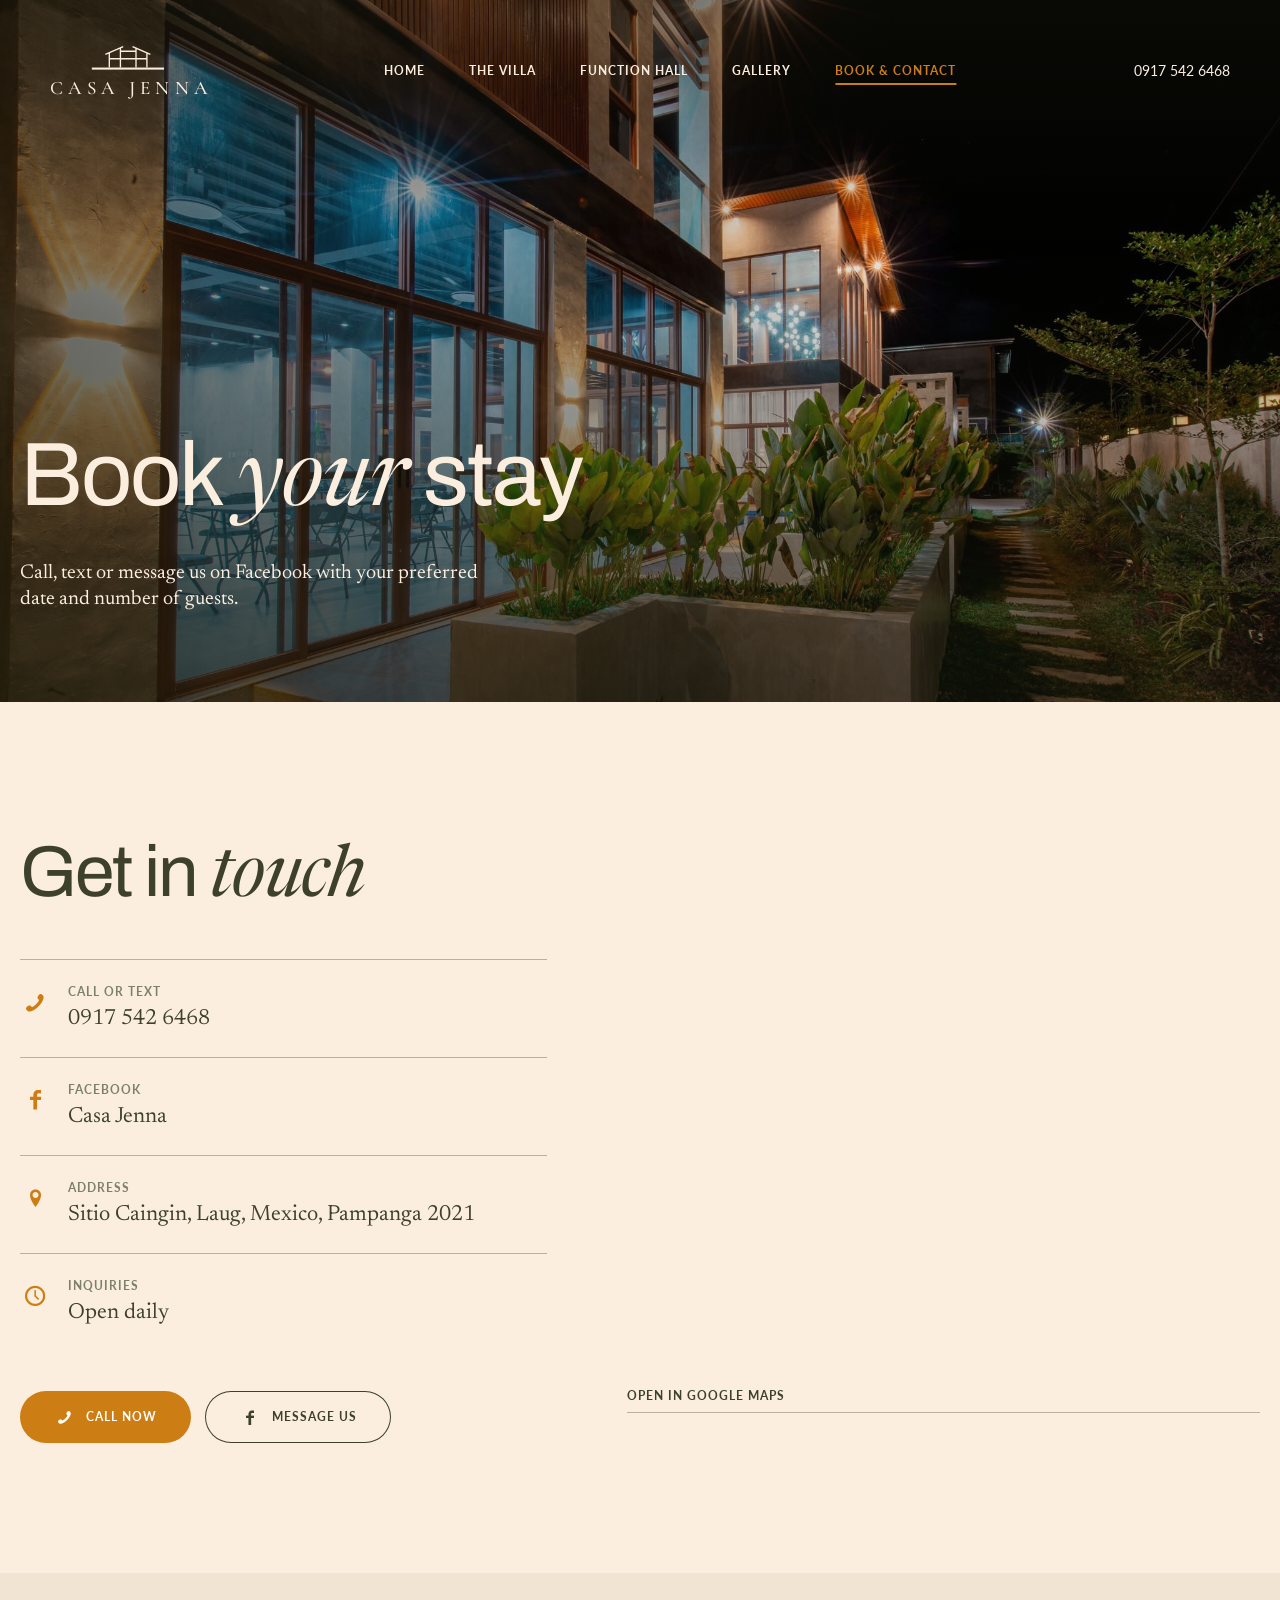
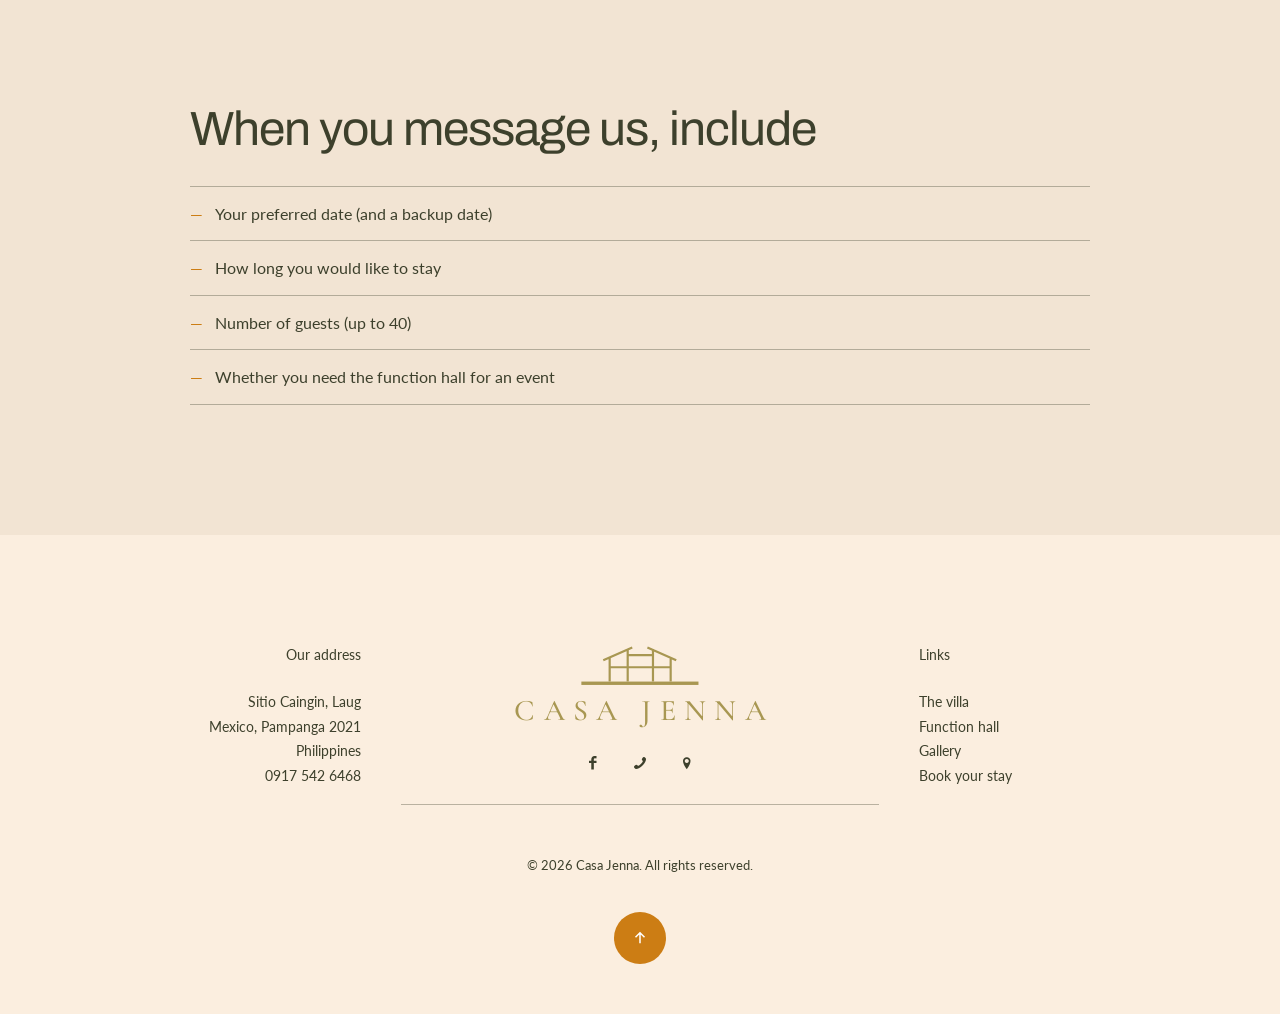
==== contact.html @ ee865ce4 "Pin Casa Jenna's Google Maps listing on the contact page - Map embed now centers on the Casa Jenna l" ====
<!DOCTYPE html>
<html lang="en" class="no-js">

<head>
    <meta charset="utf-8">
    <title>Book & Contact — Casa Jenna Private Resort</title>
    <meta name="description" content="Book Casa Jenna: call or text 0917 542 6468. Sitio Caingin, Laug, Mexico, Pampanga.">
    <meta name="viewport" content="width=device-width, initial-scale=1">

    <link rel="icon" href="favicon.ico" sizes="16x16 32x32 48x48">
    <link rel="icon" href="favicon.svg" type="image/svg+xml">
    <link rel="apple-touch-icon" href="apple-touch-icon.png">
    <link rel="manifest" href="site.webmanifest">
    <meta name="theme-color" content="#3d402c">

    <!-- FONTS -->
    <link rel="preconnect" href="https://fonts.googleapis.com">
    <link rel="preconnect" href="https://fonts.gstatic.com" crossorigin>
    <link rel="stylesheet" href="https://fonts.googleapis.com/css2?family=Archivo:wght@400;500&family=Lato:wght@400;700&family=Newsreader:ital,opsz,wght@0,6..72,400;0,6..72,600;1,6..72,400&family=Cormorant+Garamond:wght@500;600&family=Mrs+Saint+Delafield&display=swap">

    <!-- CSS: BeTheme base (from hotel5) + Casa Jenna skin + hotel6-style layer -->
    <link rel="stylesheet" href="css/global.css">
    <link rel="stylesheet" href="css/structure.css">
    <link rel="stylesheet" href="css/casa-jenna.css">
    <link rel="stylesheet" href="css/custom.css">
</head>

<body class="page-contact page template-slider layout-full-width no-content-padding no-shadows header-transparent header-fw minimalist-header-no sticky-header ab-hide menu-link-color menuo-no-borders mobile-tb-hide mobile-side-slide mobile-mini-mr-ll tablet-sticky mobile-sticky tr-header tr-menu">
    <div id="Wrapper">
        <div id="Header_wrapper">
            <header id="Header">
                <div id="Top_bar">
                    <div class="container">
                        <div class="column one">
                            <div class="top_bar_left clearfix">
                                <div class="logo">
                                    <a id="logo" class="cj-logo" href="index.html" title="Casa Jenna">
                                        <svg class="cj-mark" viewBox="612 700 712 245" fill="none" stroke="currentColor" stroke-width="13" aria-hidden="true"><path d="M750 790L922 715M1012 715L1183 790M788 778V917M895 724V917M1045 724V917M1150 778V917M895 760H1045M788 832H1150"/><rect x="620" y="917" width="695" height="20" fill="currentColor" stroke="none"/></svg>
                                        <span class="cj-logo__name">Casa Jenna</span>
                                    </a>
                                </div>
                                <div class="menu_wrapper">
                                    <nav id="menu">
                                        <ul id="menu-main-menu" class="menu menu-main">
                                            <li class=""><a href="index.html"><span>Home</span></a></li>
                                            <li class=""><a href="villa.html"><span>The villa</span></a></li>
                                            <li class=""><a href="function-hall.html"><span>Function hall</span></a></li>
                                            <li class=""><a href="gallery.html"><span>Gallery</span></a></li>
                                            <li class="current-menu-item page_item current_page_item"><a href="contact.html"><span>Book &amp; contact</span></a></li>
                                        </ul>
                                    </nav><a class="responsive-menu-toggle" href="#" aria-label="Open menu"><i class="icon-menu-fine"></i></a>
                                </div>
                                <a class="cj-header-phone" href="tel:+639175426468">0917 542 6468</a>
                            </div>
                            <div class="top_bar_right"><div class="top_bar_right_wrapper"></div></div>
                        </div>
                    </div>
                </div>
                <section class="cj-hero cj-hero--short" style="background-image:url('images/casa-jenna/garden.jpg')">
                    <div class="cj-hero__inner">
                        <div class="cj-hero__text">
                            <h1>Book <span class="cj-i">your</span> stay</h1>
                            <h6>Call, text or message us on Facebook with your preferred date and number of guests.</h6>
                        </div>
                    </div>
                </section>
            </header>
        </div>

        <div id="Content">
            <div class="content_wrapper clearfix">
                <div class="sections_group">
                    <div class="entry-content">

                        <div class="section mcb-section cj-section">
                            <div class="cj-wrap cj-contact">
                                <div class="cj-reveal">
                                    <h2 style="margin-bottom:40px">Get in <span class="cj-i">touch</span></h2>
                                    <div class="cj-contact__item">
                                        <i class="icon-phone"></i>
                                        <div><span class="cj-contact__label">Call or text</span><a class="cj-contact__value" href="tel:+639175426468">0917 542 6468</a></div>
                                    </div>
                                    <div class="cj-contact__item">
                                        <i class="icon-facebook"></i>
                                        <div><span class="cj-contact__label">Facebook</span><a class="cj-contact__value" href="https://www.facebook.com/profile.php?id=61583969881417" target="_blank" rel="noopener">Casa Jenna</a></div>
                                    </div>
                                    <div class="cj-contact__item">
                                        <i class="icon-location"></i>
                                        <div><span class="cj-contact__label">Address</span><span class="cj-contact__value">Sitio Caingin, Laug, Mexico, Pampanga 2021</span></div>
                                    </div>
                                    <div class="cj-contact__item">
                                        <i class="icon-clock"></i>
                                        <div><span class="cj-contact__label">Inquiries</span><span class="cj-contact__value">Open daily</span></div>
                                    </div>
                                    <div class="cj-btns" style="margin-top:40px">
                                        <a class="cj-btn" href="tel:+639175426468"><i class="icon-phone"></i> Call now</a>
                                        <a class="cj-btn cj-btn--ghost" href="https://www.facebook.com/profile.php?id=61583969881417" target="_blank" rel="noopener"><i class="icon-facebook"></i> Message us</a>
                                    </div>
                                </div>
                                <div class="cj-reveal">
                                    <iframe class="cj-map" title="Map to Casa Jenna" referrerpolicy="no-referrer-when-downgrade"
                                        src="https://maps.google.com/maps?q=Casa%20Jenna%2C%20Mexico%2C%20Pampanga&amp;ll=15.0471827%2C120.767952&amp;z=16&amp;output=embed"></iframe>
                                    <a class="cj-line-link" style="margin-top:20px" href="https://maps.app.goo.gl/NkSsiBD7RwmSyhVX7" target="_blank" rel="noopener">Open in Google Maps</a>
                                </div>
                            </div>
                        </div>

                        <!-- BEFORE YOU BOOK -->
                        <div class="section mcb-section cj-section cj-section--alt">
                            <div class="cj-wrap" style="max-width:900px">
                                <h4 class="cj-reveal" style="margin-bottom:30px">When you message us, include</h4>
                                <ul class="cj-list cj-reveal">
                                    <li>Your preferred date (and a backup date)</li>
                                    <li>How long you would like to stay</li>
                                    <li>Number of guests (up to 40)</li>
                                    <li>Whether you need the function hall for an event</li>
                                </ul>
                            </div>
                        </div>

                    </div>
                </div>
            </div>
        </div>

        <footer id="Footer" class="clearfix cj-footer">
            <div class="cj-wrap">
                <div class="cj-footer__grid">
                    <div class="cj-footer__col cj-footer__col--left">
                        <h6>Our address</h6>
                        <p>Sitio Caingin, Laug<br>Mexico, Pampanga 2021<br>Philippines<br><a href="tel:+639175426468">0917 542 6468</a></p>
                    </div>
                    <div class="cj-footer__brand">
                        <a class="cj-logo" href="index.html" title="Casa Jenna">
                            <svg class="cj-mark" viewBox="612 700 712 245" fill="none" stroke="currentColor" stroke-width="13" aria-hidden="true"><path d="M750 790L922 715M1012 715L1183 790M788 778V917M895 724V917M1045 724V917M1150 778V917M895 760H1045M788 832H1150"/><rect x="620" y="917" width="695" height="20" fill="currentColor" stroke="none"/></svg>
                            <span class="cj-logo__name">Casa Jenna</span>
                        </a>
                        <div class="cj-footer__social">
                            <a href="https://www.facebook.com/profile.php?id=61583969881417" target="_blank" rel="noopener" aria-label="Casa Jenna on Facebook"><i class="icon-facebook"></i></a>
                            <a href="tel:+639175426468" aria-label="Call Casa Jenna"><i class="icon-phone"></i></a>
                            <a href="https://maps.app.goo.gl/NkSsiBD7RwmSyhVX7" target="_blank" rel="noopener" aria-label="Open in Google Maps"><i class="icon-location"></i></a>
                        </div>
                    </div>
                    <div class="cj-footer__col">
                        <h6>Links</h6>
                        <p><a href="villa.html">The villa</a><br><a href="function-hall.html">Function hall</a><br><a href="gallery.html">Gallery</a><br><a href="contact.html">Book your stay</a></p>
                    </div>
                </div>
                <div class="cj-footer__copy">&copy; 2026 Casa Jenna. All rights reserved.</div>
                <a href="#Wrapper" class="cj-to-top" aria-label="Back to top"><svg viewBox="0 0 24 24"><path d="M12 19V5M6 11l6-6 6 6"/></svg></a>
            </div>
        </footer>
    </div>

    <!-- BeTheme mobile side menu (filled by scripts.js) -->
    <div id="Side_slide" class="right dark" data-width="250">
        <div class="close-wrapper">
            <a href="#" class="close"><i class="icon-cancel-fine"></i></a>
        </div>
        <div class="extras">
            <a class="cj-side-phone" href="tel:+639175426468">0917 542 6468</a>
            <div class="extras-wrapper"></div>
        </div>
        <div class="menu_wrapper"></div>
    </div>
    <div id="body_overlay"></div>

    <!-- JS: BeTheme (from hotel5) -->
    <script src="js/jquery-2.1.4.min.js"></script>
    <script src="js/mfn.menu.js"></script>
    <script src="js/jquery.plugins.js"></script>
    <script src="js/jquery.jplayer.min.js"></script>
    <script src="js/animations/animations.js"></script>
    <script src="js/translate3d.js"></script>
    <script src="js/scripts.js"></script>
    <script src="js/casa-jenna.js"></script>
</body>

</html>
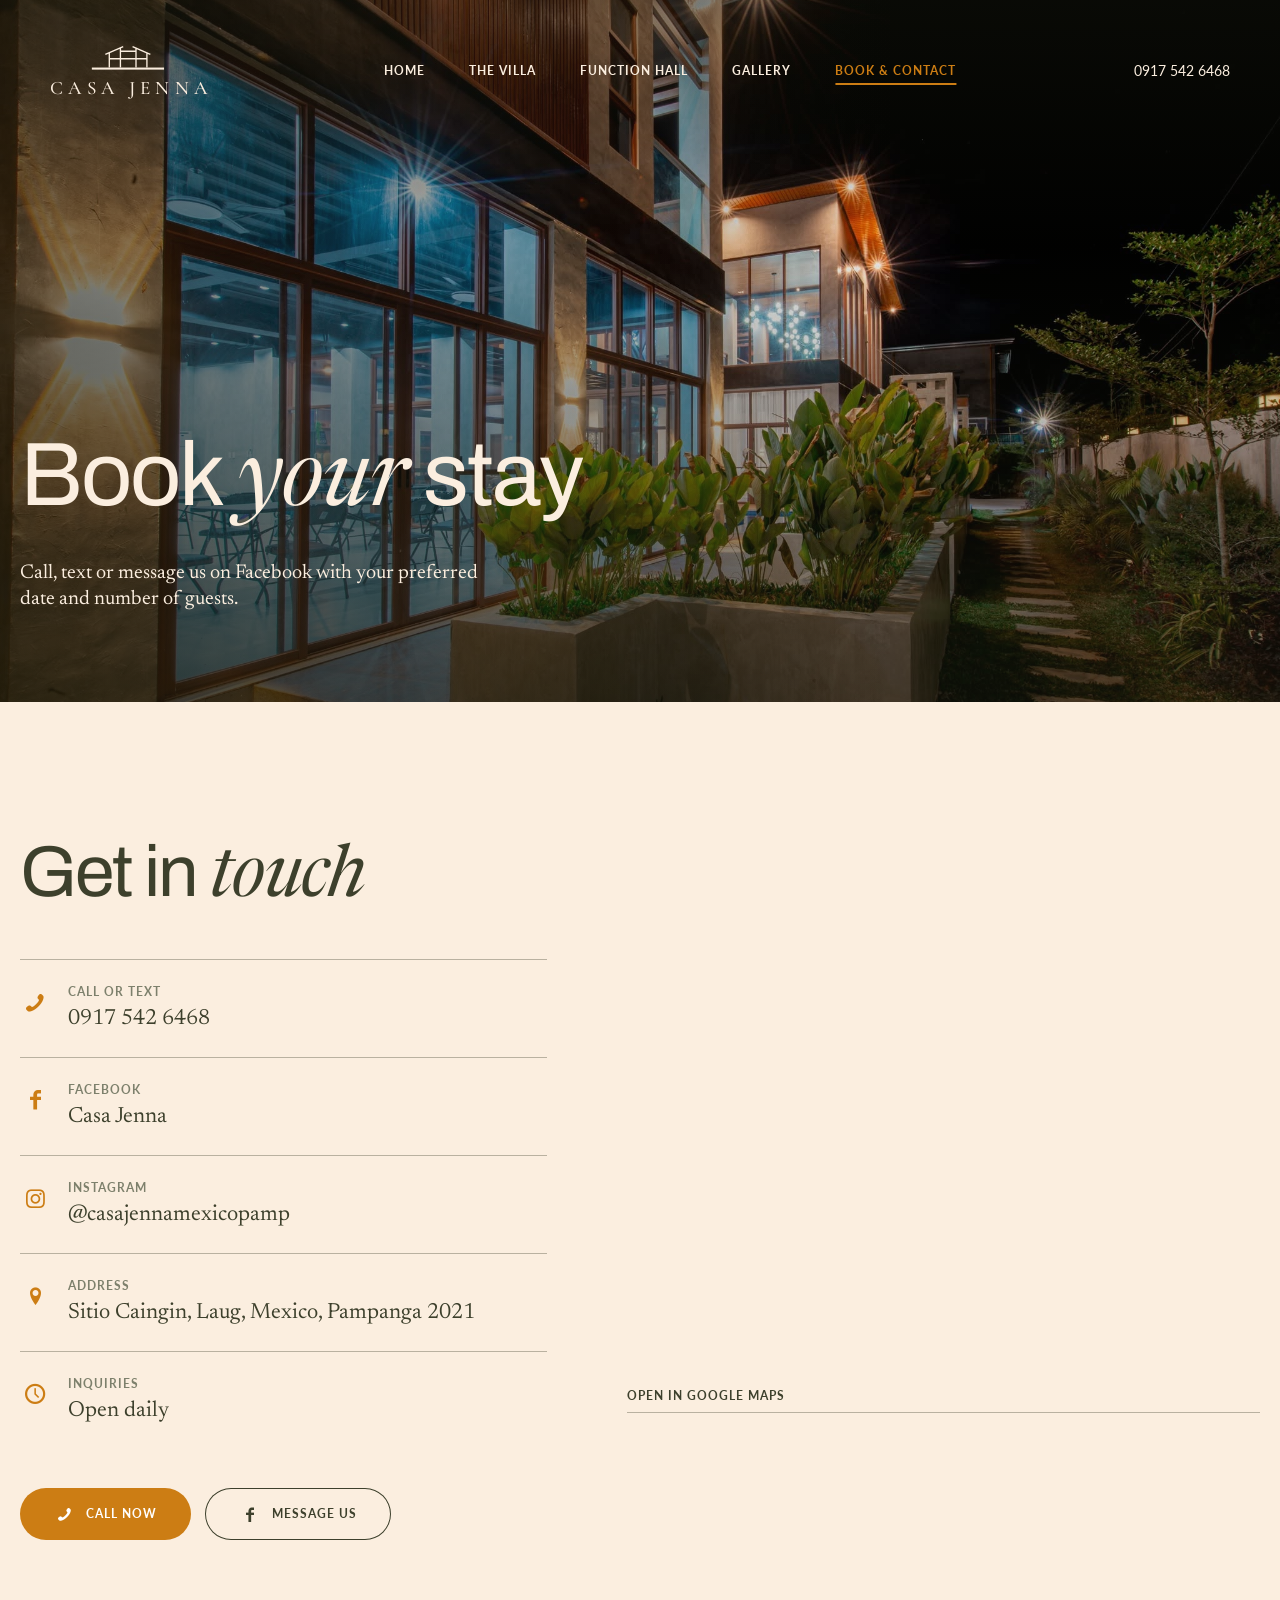
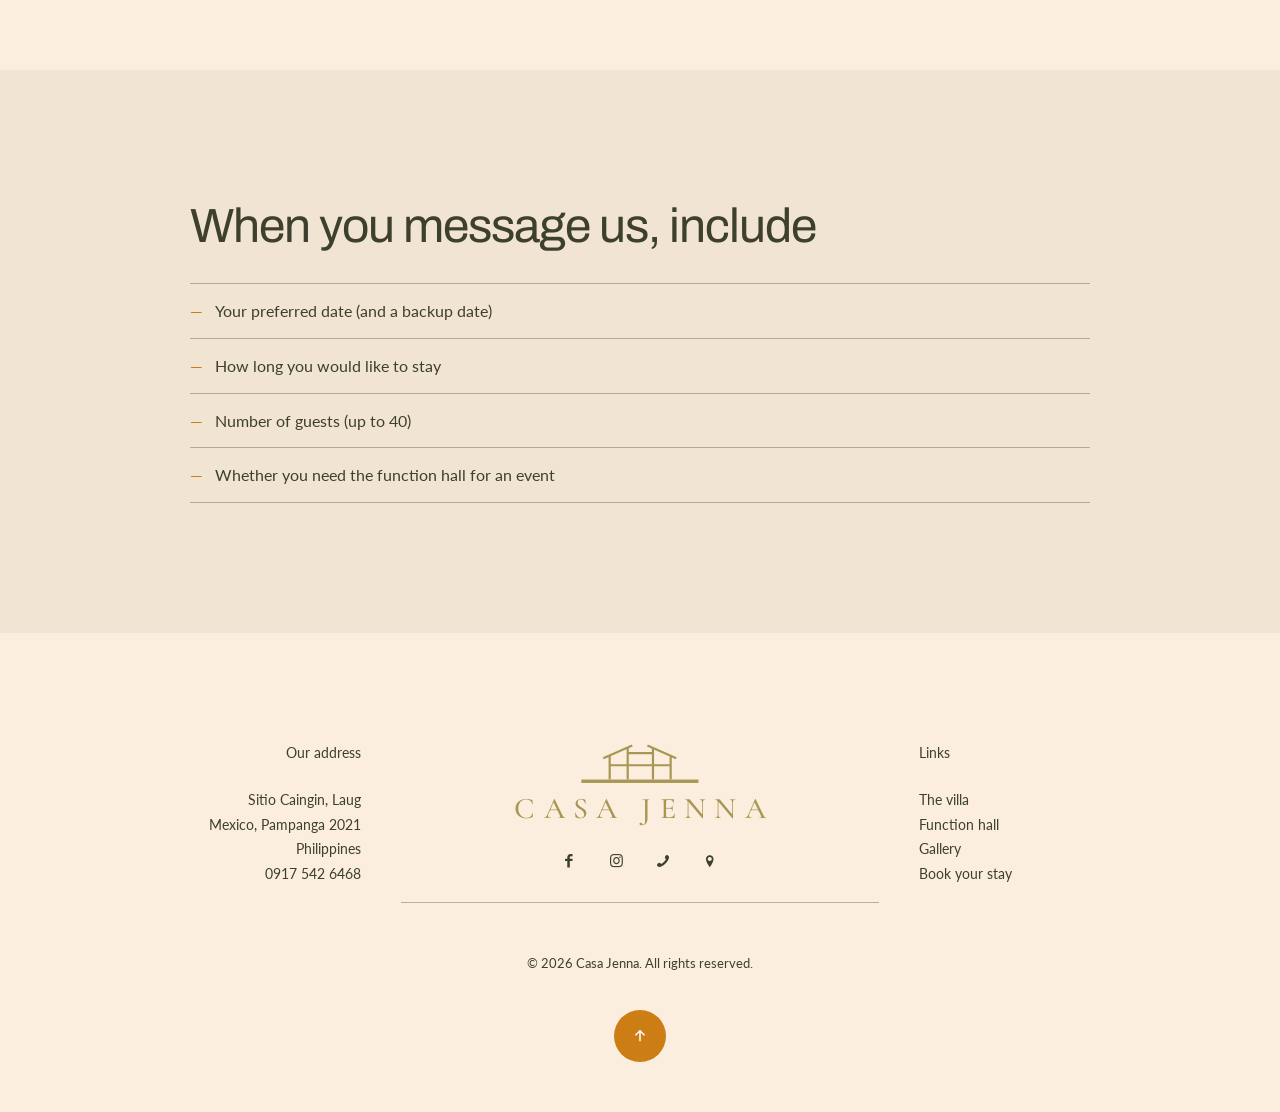
==== commit e84a544a: "Add Instagram links - Footer: Instagram icon next to Facebook on every page - Contact page: Instagra" ====
--- a/contact.html
+++ b/contact.html
@@ -3,15 +3,172 @@
 
 <head>
     <meta charset="utf-8">
-    <title>Book & Contact — Casa Jenna Private Resort</title>
-    <meta name="description" content="Book Casa Jenna: call or text 0917 542 6468. Sitio Caingin, Laug, Mexico, Pampanga.">
+    <title>Book &amp; Contact — Casa Jenna Private Resort</title>
+    <meta name="description" content="Book Casa Jenna private resort: call or text 0917 542 6468. Sitio Caingin, Laug, Mexico, Pampanga 2021, Philippines.">
     <meta name="viewport" content="width=device-width, initial-scale=1">
+    <meta name="robots" content="index, follow, max-image-preview:large">
+    <link rel="canonical" href="https://casa-jena.jmventerprise.com/contact">
+
+    <!-- Open Graph (Facebook, Messenger, Viber) -->
+    <meta property="og:type" content="website">
+    <meta property="og:site_name" content="Casa Jenna Private Resort">
+    <meta property="og:locale" content="en_PH">
+    <meta property="og:title" content="Book &amp; Contact — Casa Jenna Private Resort">
+    <meta property="og:description" content="Book Casa Jenna private resort: call or text 0917 542 6468. Sitio Caingin, Laug, Mexico, Pampanga 2021, Philippines.">
+    <meta property="og:url" content="https://casa-jena.jmventerprise.com/contact">
+    <meta property="og:image" content="https://casa-jena.jmventerprise.com/images/og/contact.jpg">
+    <meta property="og:image:type" content="image/jpeg">
+    <meta property="og:image:width" content="1200">
+    <meta property="og:image:height" content="630">
+    <meta property="og:image:alt" content="Garden at Casa Jenna private resort">
+
+    <!-- Twitter / X -->
+    <meta name="twitter:card" content="summary_large_image">
+    <meta name="twitter:title" content="Book &amp; Contact — Casa Jenna Private Resort">
+    <meta name="twitter:description" content="Book Casa Jenna private resort: call or text 0917 542 6468. Sitio Caingin, Laug, Mexico, Pampanga 2021, Philippines.">
+    <meta name="twitter:image" content="https://casa-jena.jmventerprise.com/images/og/contact.jpg">
+    <meta name="twitter:image:alt" content="Garden at Casa Jenna private resort">
+
+    <!-- Local business -->
+    <meta name="geo.region" content="PH-PAM">
+    <meta name="geo.placename" content="Mexico, Pampanga">
+    <meta name="geo.position" content="15.0471827;120.767952">
+    <meta name="ICBM" content="15.0471827, 120.767952">
+    <script type="application/ld+json">
+{ "@context": "https://schema.org", "@graph": [
+{
+  "@type": "Resort",
+  "@id": "https://casa-jena.jmventerprise.com/#resort",
+  "name": "Casa Jenna Private Resort",
+  "alternateName": "Casa Jenna",
+  "description": "Modern industrial private resort with a villa, air-conditioned function hall and swimming pool, booked for exclusive use by groups of up to 40 guests.",
+  "url": "https://casa-jena.jmventerprise.com/",
+  "telephone": "+63-917-542-6468",
+  "image": [
+    "https://casa-jena.jmventerprise.com/images/casa-jenna/banner.jpg",
+    "https://casa-jena.jmventerprise.com/images/casa-jenna/pool-area.jpg",
+    "https://casa-jena.jmventerprise.com/images/casa-jenna/function-hall.jpg",
+    "https://casa-jena.jmventerprise.com/images/casa-jenna/living-room.jpg"
+  ],
+  "logo": "https://casa-jena.jmventerprise.com/icon-512.png",
+  "address": {
+    "@type": "PostalAddress",
+    "streetAddress": "Sitio Caingin, Laug",
+    "addressLocality": "Mexico",
+    "addressRegion": "Pampanga",
+    "postalCode": "2021",
+    "addressCountry": "PH"
+  },
+  "geo": { "@type": "GeoCoordinates", "latitude": 15.0471827, "longitude": 120.767952 },
+  "hasMap": "https://maps.app.goo.gl/NkSsiBD7RwmSyhVX7",
+  "sameAs": [
+    "https://www.facebook.com/profile.php?id=61583969881417",
+    "https://www.instagram.com/casajennamexicopamp"
+  ],
+  "maximumAttendeeCapacity": 40,
+  "amenityFeature": [
+    { "@type": "LocationFeatureSpecification", "name": "Private swimming pool", "value": true },
+    { "@type": "LocationFeatureSpecification", "name": "Air-conditioned function hall", "value": true },
+    { "@type": "LocationFeatureSpecification", "name": "Karaoke", "value": true },
+    { "@type": "LocationFeatureSpecification", "name": "Equipped kitchen", "value": true },
+    { "@type": "LocationFeatureSpecification", "name": "Garden", "value": true }
+  ]
+},
+  { "@type": "BreadcrumbList", "itemListElement": [
+    { "@type": "ListItem", "position": 1, "name": "Home", "item": "https://casa-jena.jmventerprise.com/" },
+    { "@type": "ListItem", "position": 2, "name": "Book & contact", "item": "https://casa-jena.jmventerprise.com/contact" }
+  ] }
+] }
+    </script>
 
     <link rel="icon" href="favicon.ico" sizes="16x16 32x32 48x48">
     <link rel="icon" href="favicon.svg" type="image/svg+xml">
     <link rel="apple-touch-icon" href="apple-touch-icon.png">
     <link rel="manifest" href="site.webmanifest">
     <meta name="theme-color" content="#3d402c">
+
+    <!-- PRELOADER: first visit per browser session only. Inline so the cover paints before the big stylesheets.
+         html.js = scripting on · html.cj-seen = already played this session · html.cj-ready = cover lifted / page revealed -->
+    <script>
+    (function () {
+        // Clean URLs: links say "villa", which a web server (GitHub Pages, the local preview) serves as villa.html.
+        if (location.protocol === 'file:') {
+            // Opened straight from the folder (double-click): no server, so add .html back when a link is clicked.
+            document.addEventListener('click', function (e) {
+                var a = e.target && e.target.closest ? e.target.closest('a[href]') : null;
+                if (!a) return;
+                var h = a.getAttribute('href');
+                if (h === './' || h === '.') a.setAttribute('href', 'index.html');
+                else if (/^[a-z0-9-]+(#.*)?$/i.test(h)) a.setAttribute('href', h.replace(/^([a-z0-9-]+)/i, '$1.html'));
+            }, true);
+        } else {
+            // On a server, old links like /villa.html still work; show them as /villa (and /index.html as /).
+            try {
+                var p = location.pathname;
+                if (/\.html$/.test(p) && history.replaceState) {
+                    history.replaceState(null, '', p.replace(/(index)?\.html$/, '') + location.search + location.hash);
+                }
+            } catch (e) {}
+        }
+
+        var d = document.documentElement, seen = false;
+        d.className = d.className.replace(/\bno-js\b/, '') + ' js';
+        try { seen = sessionStorage.getItem('cj-intro') === '1'; } catch (e) {}
+        if (seen) {
+            d.className += ' cj-seen';
+            document.addEventListener('DOMContentLoaded', function () { d.className += ' cj-ready'; });
+            return;
+        }
+        try { sessionStorage.setItem('cj-intro', '1'); } catch (e) {}
+        var reduce = window.matchMedia && matchMedia('(prefers-reduced-motion: reduce)').matches, done = false;
+        function finish() {
+            if (done) return;
+            done = true;
+            d.className += ' cj-ready';
+            var l = document.getElementById('cj-loader');
+            if (l) { l.className += ' is-done'; setTimeout(function () { if (l.parentNode) l.parentNode.removeChild(l); }, 1800); }
+        }
+        setTimeout(finish, 5000); // never keep the page hidden longer than this
+        if (!window.Promise) return;
+        Promise.all([
+            new Promise(function (r) { setTimeout(r, reduce ? 300 : 2300); }), // let the mark finish drawing
+            new Promise(function (r) { if (document.readyState === 'complete') r(); else addEventListener('load', r); })
+        ]).then(finish);
+    })();
+    </script>
+    <style>
+        #cj-loader { display: none; }
+        .js:not(.cj-seen) #cj-loader {
+            display: grid; place-items: center;
+            position: fixed; inset: 0; z-index: 100000;
+            background: #fbeedf;
+            transition: transform 1.05s cubic-bezier(.77, 0, .18, 1), visibility 0s 1.05s;
+        }
+        .js:not(.cj-seen):not(.cj-ready), .js:not(.cj-seen):not(.cj-ready) body { overflow: hidden; }
+        #cj-loader::after { content: ""; position: absolute; left: 0; right: 0; bottom: 0; height: 4px; background: #a89752; }
+        #cj-loader.is-done { transform: translateY(-100%); visibility: hidden; }
+        .cj-ld { display: flex; flex-direction: column; align-items: center; transition: opacity .45s ease, transform .6s cubic-bezier(.2, .7, .2, 1); }
+        .is-done .cj-ld { opacity: 0; transform: translateY(-28px) scale(.96); }
+        .cj-ld svg { width: min(260px, 66vw); height: auto; overflow: visible; }
+        .cj-ld path { fill: none; stroke: #a89752; stroke-width: 13; stroke-linecap: square; stroke-dasharray: 1; stroke-dashoffset: 1; animation: cjDraw .9s cubic-bezier(.45, 0, .2, 1) forwards; }
+        .cj-ld .cj-ld__base { stroke-width: 20; animation-delay: 0s; }
+        .cj-ld .cj-ld__wall { animation-delay: .2s; }
+        .cj-ld .cj-ld__bar { animation-delay: .45s; }
+        .cj-ld .cj-ld__roof { animation-delay: .6s; }
+        .cj-ld p {
+            margin: 26px -.35em 0 0; padding: 0;
+            font: 500 22px/1 "Cormorant Garamond", Georgia, serif; letter-spacing: .35em; text-transform: uppercase;
+            color: #a89752; opacity: 0; animation: cjFadeIn .9s ease 1.3s forwards;
+        }
+        @keyframes cjDraw { to { stroke-dashoffset: 0; } }
+        @keyframes cjFadeIn { to { opacity: 1; } }
+        @media (prefers-reduced-motion: reduce) {
+            .js:not(.cj-seen) #cj-loader { transition: opacity .3s, visibility 0s .3s; }
+            #cj-loader.is-done { transform: none; opacity: 0; }
+            .cj-ld path { animation: none; stroke-dashoffset: 0; }
+            .cj-ld p { animation: none; opacity: 1; }
+        }
+    </style>
 
     <!-- FONTS -->
     <link rel="preconnect" href="https://fonts.googleapis.com">
@@ -26,6 +183,23 @@
 </head>
 
 <body class="page-contact page template-slider layout-full-width no-content-padding no-shadows header-transparent header-fw minimalist-header-no sticky-header ab-hide menu-link-color menuo-no-borders mobile-tb-hide mobile-side-slide mobile-mini-mr-ll tablet-sticky mobile-sticky tr-header tr-menu">
+    <!-- PRELOADER: the logo's house mark draws itself (base, walls, bars, roof), then the cover slides up -->
+    <div id="cj-loader" aria-hidden="true">
+        <div class="cj-ld">
+            <svg viewBox="600 690 736 262">
+                <path class="cj-ld__base" pathLength="1" d="M620 927H1315"/>
+                <path class="cj-ld__wall" pathLength="1" d="M788 917V778"/>
+                <path class="cj-ld__wall" pathLength="1" d="M895 917V724"/>
+                <path class="cj-ld__wall" pathLength="1" d="M1045 917V724"/>
+                <path class="cj-ld__wall" pathLength="1" d="M1150 917V778"/>
+                <path class="cj-ld__bar" pathLength="1" d="M788 832H1150"/>
+                <path class="cj-ld__bar" pathLength="1" d="M895 760H1045"/>
+                <path class="cj-ld__roof" pathLength="1" d="M750 790L922 715"/>
+                <path class="cj-ld__roof" pathLength="1" d="M1183 790L1012 715"/>
+            </svg>
+            <p>Casa Jenna</p>
+        </div>
+    </div>
     <div id="Wrapper">
         <div id="Header_wrapper">
             <header id="Header">
@@ -34,7 +208,7 @@
                         <div class="column one">
                             <div class="top_bar_left clearfix">
                                 <div class="logo">
-                                    <a id="logo" class="cj-logo" href="index.html" title="Casa Jenna">
+                                    <a id="logo" class="cj-logo" href="./" title="Casa Jenna">
                                         <svg class="cj-mark" viewBox="612 700 712 245" fill="none" stroke="currentColor" stroke-width="13" aria-hidden="true"><path d="M750 790L922 715M1012 715L1183 790M788 778V917M895 724V917M1045 724V917M1150 778V917M895 760H1045M788 832H1150"/><rect x="620" y="917" width="695" height="20" fill="currentColor" stroke="none"/></svg>
                                         <span class="cj-logo__name">Casa Jenna</span>
                                     </a>
@@ -42,11 +216,11 @@
                                 <div class="menu_wrapper">
                                     <nav id="menu">
                                         <ul id="menu-main-menu" class="menu menu-main">
-                                            <li class=""><a href="index.html"><span>Home</span></a></li>
-                                            <li class=""><a href="villa.html"><span>The villa</span></a></li>
-                                            <li class=""><a href="function-hall.html"><span>Function hall</span></a></li>
-                                            <li class=""><a href="gallery.html"><span>Gallery</span></a></li>
-                                            <li class="current-menu-item page_item current_page_item"><a href="contact.html"><span>Book &amp; contact</span></a></li>
+                                            <li class=""><a href="./"><span>Home</span></a></li>
+                                            <li class=""><a href="villa"><span>The villa</span></a></li>
+                                            <li class=""><a href="function-hall"><span>Function hall</span></a></li>
+                                            <li class=""><a href="gallery"><span>Gallery</span></a></li>
+                                            <li class="current-menu-item page_item current_page_item"><a href="contact"><span>Book &amp; contact</span></a></li>
                                         </ul>
                                     </nav><a class="responsive-menu-toggle" href="#" aria-label="Open menu"><i class="icon-menu-fine"></i></a>
                                 </div>
@@ -56,7 +230,8 @@
                         </div>
                     </div>
                 </div>
-                <section class="cj-hero cj-hero--short" style="background-image:url('images/casa-jenna/garden.jpg')">
+                <section class="cj-hero cj-hero--short">
+                    <div class="cj-hero__bg" style="background-image:url('images/casa-jenna/garden.jpg')"></div>
                     <div class="cj-hero__inner">
                         <div class="cj-hero__text">
                             <h1>Book <span class="cj-i">your</span> stay</h1>
@@ -83,6 +258,10 @@
                                     <div class="cj-contact__item">
                                         <i class="icon-facebook"></i>
                                         <div><span class="cj-contact__label">Facebook</span><a class="cj-contact__value" href="https://www.facebook.com/profile.php?id=61583969881417" target="_blank" rel="noopener">Casa Jenna</a></div>
+                                    </div>
+                                    <div class="cj-contact__item">
+                                        <i class="icon-instagram"></i>
+                                        <div><span class="cj-contact__label">Instagram</span><a class="cj-contact__value" href="https://www.instagram.com/casajennamexicopamp" target="_blank" rel="noopener">@casajennamexicopamp</a></div>
                                     </div>
                                     <div class="cj-contact__item">
                                         <i class="icon-location"></i>
@@ -131,19 +310,20 @@
                         <p>Sitio Caingin, Laug<br>Mexico, Pampanga 2021<br>Philippines<br><a href="tel:+639175426468">0917 542 6468</a></p>
                     </div>
                     <div class="cj-footer__brand">
-                        <a class="cj-logo" href="index.html" title="Casa Jenna">
+                        <a class="cj-logo" href="./" title="Casa Jenna">
                             <svg class="cj-mark" viewBox="612 700 712 245" fill="none" stroke="currentColor" stroke-width="13" aria-hidden="true"><path d="M750 790L922 715M1012 715L1183 790M788 778V917M895 724V917M1045 724V917M1150 778V917M895 760H1045M788 832H1150"/><rect x="620" y="917" width="695" height="20" fill="currentColor" stroke="none"/></svg>
                             <span class="cj-logo__name">Casa Jenna</span>
                         </a>
                         <div class="cj-footer__social">
                             <a href="https://www.facebook.com/profile.php?id=61583969881417" target="_blank" rel="noopener" aria-label="Casa Jenna on Facebook"><i class="icon-facebook"></i></a>
+                            <a href="https://www.instagram.com/casajennamexicopamp" target="_blank" rel="noopener" aria-label="Casa Jenna on Instagram"><i class="icon-instagram"></i></a>
                             <a href="tel:+639175426468" aria-label="Call Casa Jenna"><i class="icon-phone"></i></a>
                             <a href="https://maps.app.goo.gl/NkSsiBD7RwmSyhVX7" target="_blank" rel="noopener" aria-label="Open in Google Maps"><i class="icon-location"></i></a>
                         </div>
                     </div>
                     <div class="cj-footer__col">
                         <h6>Links</h6>
-                        <p><a href="villa.html">The villa</a><br><a href="function-hall.html">Function hall</a><br><a href="gallery.html">Gallery</a><br><a href="contact.html">Book your stay</a></p>
+                        <p><a href="villa">The villa</a><br><a href="function-hall">Function hall</a><br><a href="gallery">Gallery</a><br><a href="contact">Book your stay</a></p>
                     </div>
                 </div>
                 <div class="cj-footer__copy">&copy; 2026 Casa Jenna. All rights reserved.</div>
--- a/css/custom.css
+++ b/css/custom.css
@@ -125,6 +125,16 @@
 	background: none;
 }
 body #Top_bar .column.one .top_bar_left { width: auto !important; } /* beats the inline width scripts.js sets */
+/* BeTheme forces the logo box to a fixed 50–60px height in sticky/mobile states ("#Top_bar.is-sticky #logo",
+   ".mobile-sticky #Top_bar.is-sticky #logo { height: 60px !important }"), which pinned our logo to the top edge.
+   The doubled class out-ranks those rules: let the logo size to its content and centre it vertically. */
+#Top_bar #logo.cj-logo.cj-logo {
+	height: auto !important;
+	line-height: 1 !important;
+	margin: 0 !important;
+	padding: 0 !important;
+	justify-content: center;
+}
 #Top_bar .logo { float: none; margin: 0; padding: 0; width: auto; }
 #Top_bar #logo.cj-logo { display: inline-flex !important; height: auto !important; line-height: 1; padding: 0 !important; }
 .cj-logo > span { display: block; }
@@ -234,6 +244,58 @@
 		linear-gradient(180deg, rgba(20, 22, 12, .45) 0%, rgba(20, 22, 12, .05) 35%, rgba(20, 22, 12, .6) 100%);
 }
 .cj-hero--short { min-height: 78vh; }
+
+/* Top banner photo lives in its own layer so it can settle from a slight zoom after the preloader */
+#Header .cj-hero { overflow: hidden; }
+
+/* Parallax photo sections: the photo stays put while the page scrolls — desktop only.
+   iPhone/iPad Safari (and most touch browsers) can't do background-attachment: fixed; they stretch the
+   photo to the whole page height, which showed as a huge, blurry close-up. Touch screens get a normal photo. */
+.cj-hero--parallax { background-attachment: scroll; }
+@media (hover: hover) and (pointer: fine) {
+	.cj-hero--parallax { background-attachment: fixed; }
+}
+.cj-hero__bg {
+	position: absolute;
+	inset: 0;
+	z-index: 0;
+	background-size: cover;
+	background-position: center;
+}
+.cj-hero::before { z-index: 1; }
+
+/* ---------- Page entrance (driven by the preloader script in <head>) ----------
+   html.js = scripting on · html.cj-seen = preloader already played this session · html.cj-ready = reveal */
+.js .cj-hero__bg { transform: scale(1.14); transition: transform 2.4s cubic-bezier(.2, .7, .2, 1); }
+.js .cj-hero__text > *,
+.js #Header .cj-hero__inner > .cj-cta {
+	opacity: 0;
+	transform: translateY(18px);
+	transition: opacity .9s cubic-bezier(.2, .7, .2, 1), transform .9s cubic-bezier(.2, .7, .2, 1);
+}
+.js #Top_bar .top_bar_left { transform: translateY(-110%); transition: transform .8s cubic-bezier(.2, .7, .2, 1) 1.1s; }
+
+.cj-ready .cj-hero__bg,
+.cj-ready .cj-hero__text > *,
+.cj-ready #Header .cj-hero__inner > .cj-cta,
+.cj-ready #Top_bar .top_bar_left { opacity: 1; transform: none; }
+
+.cj-ready #Header .cj-hero__text > :nth-child(1) { transition-delay: .55s; }
+.cj-ready #Header .cj-hero__text > :nth-child(2) { transition-delay: .7s; }
+.cj-ready #Header .cj-hero__inner > .cj-cta { transition-delay: .85s; }
+
+/* later pages in the same visit: no cover, a quicker version of the same entrance */
+.cj-seen .cj-hero__bg { transition-duration: 1.6s; }
+.cj-seen.cj-ready #Header .cj-hero__text > :nth-child(1) { transition-delay: .05s; }
+.cj-seen.cj-ready #Header .cj-hero__text > :nth-child(2) { transition-delay: .15s; }
+.cj-seen.cj-ready #Header .cj-hero__inner > .cj-cta { transition-delay: .25s; }
+.cj-seen #Top_bar .top_bar_left { transform: none; transition: none; }
+
+@media (prefers-reduced-motion: reduce) {
+	.js .cj-hero__bg, .js .cj-hero__text > *, .js #Header .cj-hero__inner > .cj-cta, .js #Top_bar .top_bar_left {
+		transform: none !important; transition: opacity .3s ease !important;
+	}
+}
 .cj-hero__inner {
 	position: relative;
 	z-index: 2;
@@ -625,6 +687,9 @@
 	#Top_bar .column.one { padding: 0 24px; }
 	#Top_bar .menu > li > a span:not(.description) { padding: 0 14px; }
 	.cj-intro { gap: 70px; }
+	/* BeTheme collapses the menu into the menu button below 1240px; the phone number then sat right
+	   beside the button. It stays reachable in the slide-out menu, the footer and the contact page. */
+	.cj-header-phone { display: none; }
 }
 
 @media only screen and (max-width: 959px) {
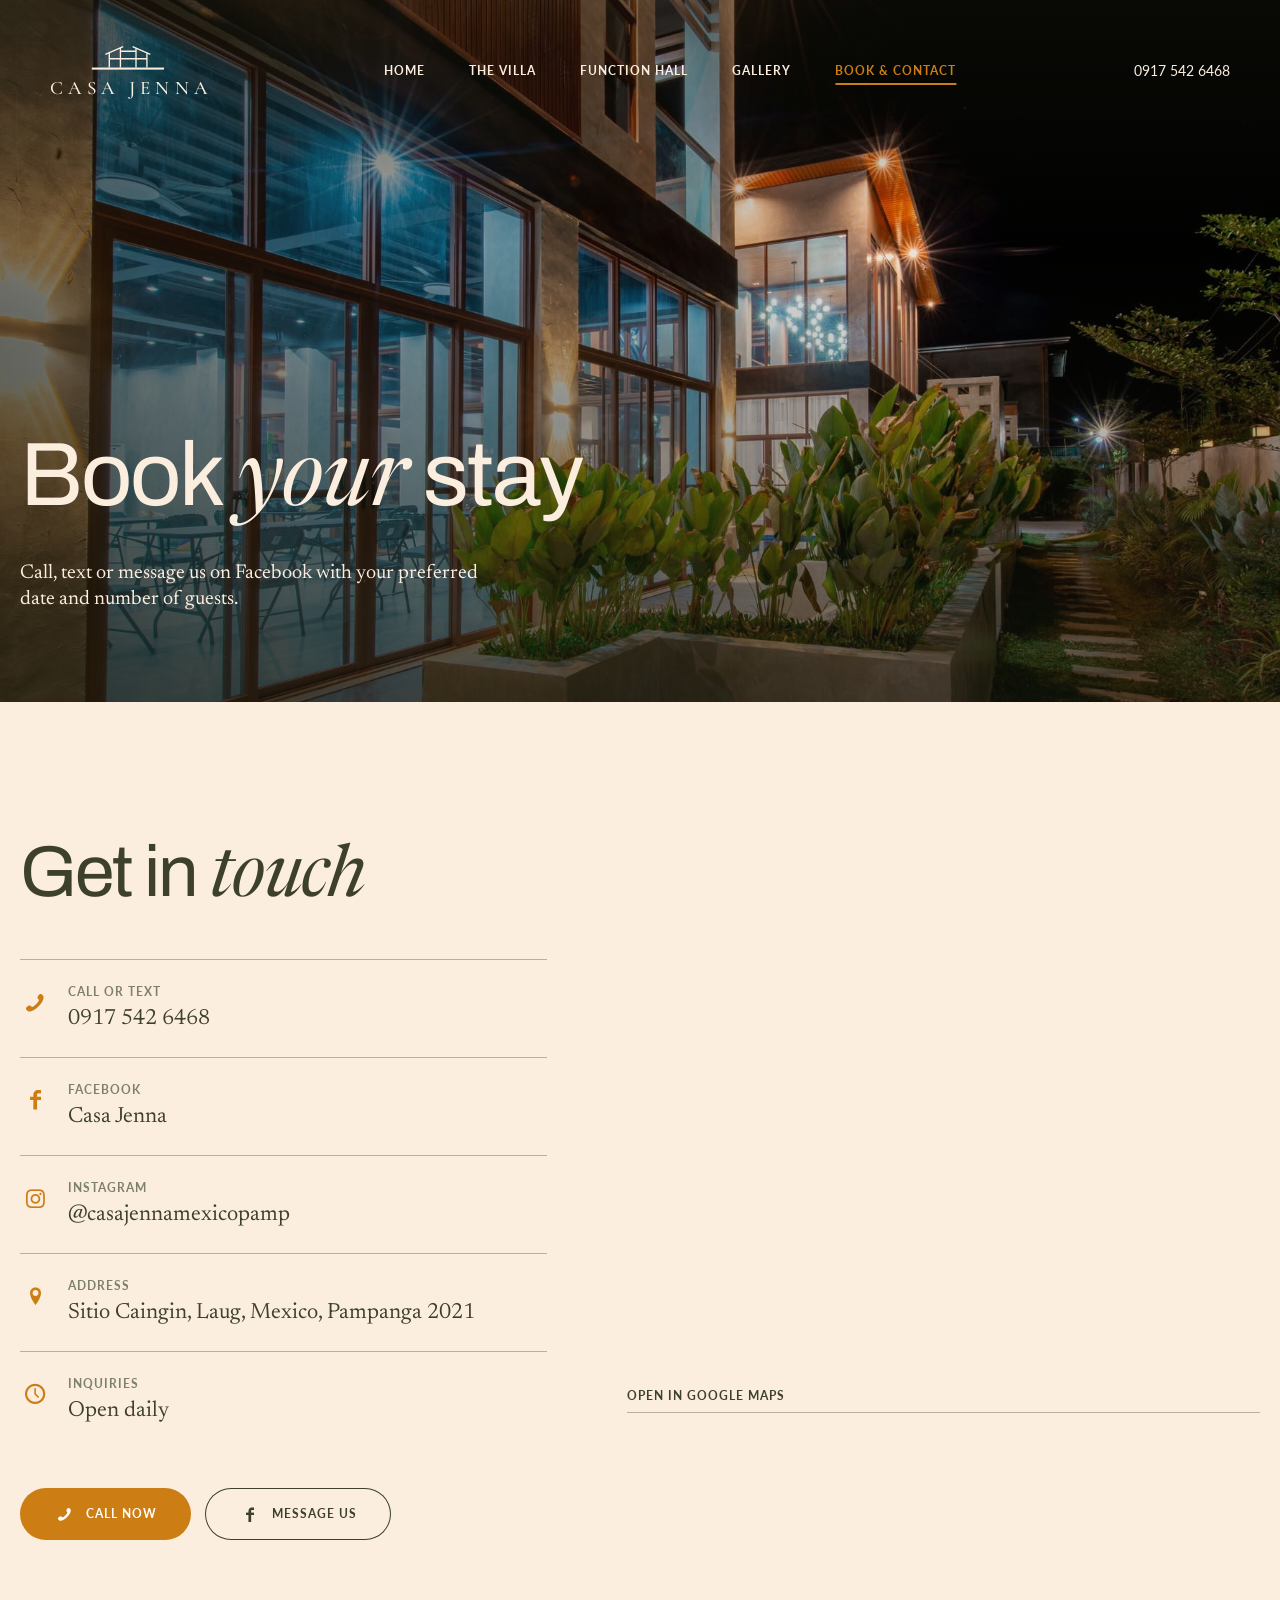
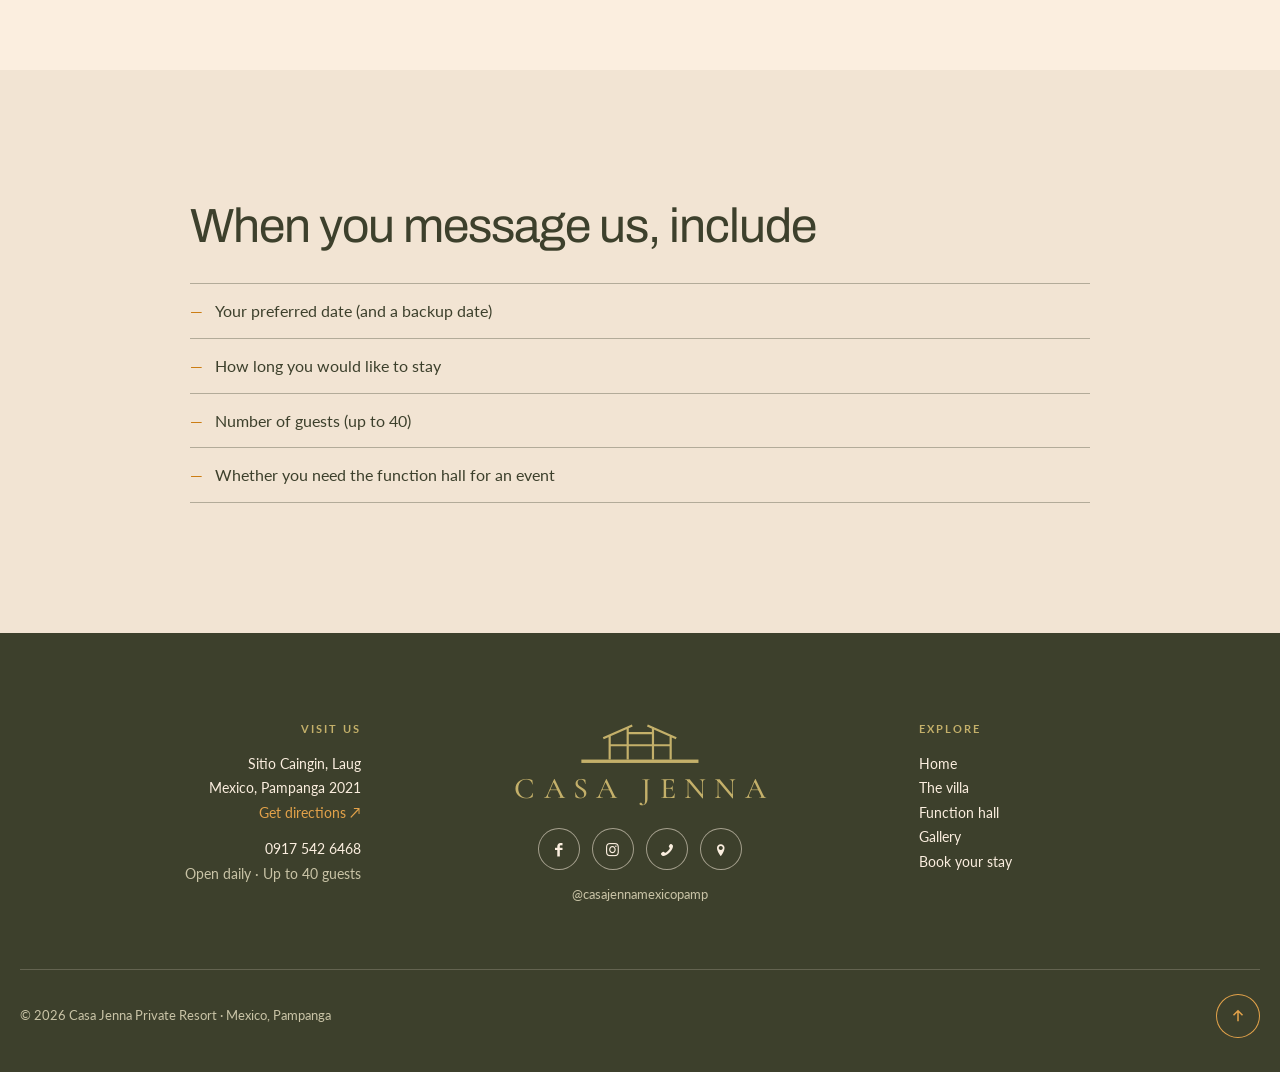
==== commit 4dba7d57: "Redesign the footer in olive with a booking band - Booking band at the top: "Planning a celebration?" ====
--- a/contact.html
+++ b/contact.html
@@ -303,11 +303,28 @@
         </div>
 
         <footer id="Footer" class="clearfix cj-footer">
-            <div class="cj-wrap">
+            <!-- Booking band (hidden on the contact page, which already has these buttons) -->
+            <div class="cj-footer__cta">
+                <div class="cj-wrap cj-footer__cta-inner">
+                    <div>
+                        <p class="cj-footer__cta-title">Planning a celebration?</p>
+                        <p class="cj-footer__cta-text">Book your date at Casa Jenna — the whole resort is yours.</p>
+                    </div>
+                    <div class="cj-btns">
+                        <a class="cj-btn" href="tel:+639175426468"><i class="icon-phone"></i> Call 0917 542 6468</a>
+                        <a class="cj-btn cj-btn--ghost" href="https://www.facebook.com/profile.php?id=61583969881417" target="_blank" rel="noopener"><i class="icon-facebook"></i> Message us</a>
+                    </div>
+                </div>
+            </div>
+
+            <div class="cj-wrap cj-footer__main">
                 <div class="cj-footer__grid">
                     <div class="cj-footer__col cj-footer__col--left">
-                        <h6>Our address</h6>
-                        <p>Sitio Caingin, Laug<br>Mexico, Pampanga 2021<br>Philippines<br><a href="tel:+639175426468">0917 542 6468</a></p>
+                        <p class="cj-footer__label">Visit us</p>
+                        <p>Sitio Caingin, Laug<br>Mexico, Pampanga 2021</p>
+                        <p><a class="cj-footer__dir" href="https://maps.app.goo.gl/NkSsiBD7RwmSyhVX7" target="_blank" rel="noopener">Get directions <span aria-hidden="true">&#8599;</span></a></p>
+                        <p class="cj-footer__gap"><a href="tel:+639175426468">0917 542 6468</a></p>
+                        <p class="cj-footer__muted">Open daily · Up to 40 guests</p>
                     </div>
                     <div class="cj-footer__brand">
                         <a class="cj-logo" href="./" title="Casa Jenna">
@@ -320,14 +337,17 @@
                             <a href="tel:+639175426468" aria-label="Call Casa Jenna"><i class="icon-phone"></i></a>
                             <a href="https://maps.app.goo.gl/NkSsiBD7RwmSyhVX7" target="_blank" rel="noopener" aria-label="Open in Google Maps"><i class="icon-location"></i></a>
                         </div>
+                        <p class="cj-footer__handle"><a href="https://www.instagram.com/casajennamexicopamp" target="_blank" rel="noopener">@casajennamexicopamp</a></p>
                     </div>
                     <div class="cj-footer__col">
-                        <h6>Links</h6>
-                        <p><a href="villa">The villa</a><br><a href="function-hall">Function hall</a><br><a href="gallery">Gallery</a><br><a href="contact">Book your stay</a></p>
-                    </div>
-                </div>
-                <div class="cj-footer__copy">&copy; 2026 Casa Jenna. All rights reserved.</div>
-                <a href="#Wrapper" class="cj-to-top" aria-label="Back to top"><svg viewBox="0 0 24 24"><path d="M12 19V5M6 11l6-6 6 6"/></svg></a>
+                        <p class="cj-footer__label">Explore</p>
+                        <p><a href="./">Home</a><br><a href="villa">The villa</a><br><a href="function-hall">Function hall</a><br><a href="gallery">Gallery</a><br><a href="contact">Book your stay</a></p>
+                    </div>
+                </div>
+                <div class="cj-footer__bar">
+                    <p class="cj-footer__copy">&copy; 2026 Casa Jenna Private Resort · Mexico, Pampanga</p>
+                    <a href="#Wrapper" class="cj-to-top" aria-label="Back to top"><svg viewBox="0 0 24 24"><path d="M12 19V5M6 11l6-6 6 6"/></svg></a>
+                </div>
             </div>
         </footer>
     </div>
--- a/css/custom.css
+++ b/css/custom.css
@@ -19,6 +19,11 @@
 	--cj-script: "Mrs Saint Delafield", cursive;
 	--cj-logo-font: "Cormorant Garamond", Georgia, serif;
 	--cj-gold: #a89752; /* brand gold from logo.jpg */
+	/* lighter tints for use on the olive footer (the plain gold/orange are too dark on olive) */
+	--cj-olive-deep: #33361f;
+	--cj-gold-light: #c4b06a;
+	--cj-accent-light: #e3a24a;
+	--cj-cream-muted: #c9c3a6;
 }
 
 /* ---------- Base ---------- */
@@ -34,24 +39,28 @@
 p { margin-bottom: 18px; }
 img { max-width: 100%; height: auto; }
 
-h1, h2, h3, h4 {
+/* Heading rules are written as "html body hN" (not plain "hN") on purpose: browser extensions sometimes inject
+   CSS resets such as normalize.css ("h1 { font-size: 2em }") into every website. A plain "h1" rule ties with
+   theirs and the injected one wins, shrinking the banner headings; the extra "html body" always outranks it.
+   Section rules with a class (e.g. ".cj-features h3") still override these as before. */
+html body h1, html body h2, html body h3, html body h4 {
 	font-family: var(--cj-display);
 	font-weight: 400;
 	color: var(--cj-olive);
 	letter-spacing: -2px;
 }
-h1 { font-size: 90px; line-height: 100px; }
-h2 { font-size: 72px; line-height: 80px; }
-h3 { font-size: 60px; line-height: 60px; }
-h4 { font-size: 48px; line-height: 53px; letter-spacing: -1px; }
-h5, h6 {
+html body h1 { font-size: 90px; line-height: 100px; }
+html body h2 { font-size: 72px; line-height: 80px; }
+html body h3 { font-size: 60px; line-height: 60px; }
+html body h4 { font-size: 48px; line-height: 53px; letter-spacing: -1px; }
+html body h5, html body h6 {
 	font-family: var(--cj-serif);
 	font-weight: 400;
 	color: var(--cj-olive);
 	letter-spacing: 0;
 }
-h5 { font-size: 32px; line-height: 41px; }
-h6 { font-size: 20px; line-height: 26px; font-weight: 600; }
+html body h5 { font-size: 32px; line-height: 41px; }
+html body h6 { font-size: 20px; line-height: 26px; font-weight: 600; }
 
 /* the italic serif word inside display headings: "own <em>personal</em> sanctuary" */
 .cj-i {
@@ -245,28 +254,31 @@
 }
 .cj-hero--short { min-height: 78vh; }
 
-/* Top banner photo lives in its own layer so it can settle from a slight zoom after the preloader */
-#Header .cj-hero { overflow: hidden; }
-
-/* Parallax photo sections: the photo stays put while the page scrolls — desktop only.
-   iPhone/iPad Safari (and most touch browsers) can't do background-attachment: fixed; they stretch the
-   photo to the whole page height, which showed as a huge, blurry close-up. Touch screens get a normal photo. */
-.cj-hero--parallax { background-attachment: scroll; }
-@media (hover: hover) and (pointer: fine) {
-	.cj-hero--parallax { background-attachment: fixed; }
-}
+/* ---------- Banner photos + parallax ----------
+   Every banner photo lives in its own layer (.cj-hero__bg). js/casa-jenna.js moves that layer with the CSS
+   `translate` property as the page scrolls (works on phones/tablets too, unlike background-attachment: fixed,
+   which iPhone Safari can't do). `translate` is separate from `transform`, so the top banners' zoom-in
+   entrance after the preloader still works. Each layer is taller than its section so its edges never show:
+     top banners      speed .2, extra 20% above and below. They only ever move down, so only the top room is
+                      used for movement; the bottom room keeps the photo centred at rest, exactly as framed
+                      without parallax (e.g. the villa's ceiling and beams stay in view).
+     mid-page photos  speed .2, extra 20% above and below                               */
+#Header .cj-hero, .cj-hero--parallax { overflow: hidden; }
 .cj-hero__bg {
 	position: absolute;
 	inset: 0;
 	z-index: 0;
 	background-size: cover;
 	background-position: center;
-}
+	will-change: translate;
+}
+#Header .cj-hero__bg,
+.cj-hero--parallax > .cj-hero__bg { top: -20%; bottom: -20%; }
 .cj-hero::before { z-index: 1; }
 
 /* ---------- Page entrance (driven by the preloader script in <head>) ----------
    html.js = scripting on · html.cj-seen = preloader already played this session · html.cj-ready = reveal */
-.js .cj-hero__bg { transform: scale(1.14); transition: transform 2.4s cubic-bezier(.2, .7, .2, 1); }
+.js #Header .cj-hero__bg { transform: scale(1.14); transition: transform 2.4s cubic-bezier(.2, .7, .2, 1); }
 .js .cj-hero__text > *,
 .js #Header .cj-hero__inner > .cj-cta {
 	opacity: 0;
@@ -275,7 +287,7 @@
 }
 .js #Top_bar .top_bar_left { transform: translateY(-110%); transition: transform .8s cubic-bezier(.2, .7, .2, 1) 1.1s; }
 
-.cj-ready .cj-hero__bg,
+.cj-ready #Header .cj-hero__bg,
 .cj-ready .cj-hero__text > *,
 .cj-ready #Header .cj-hero__inner > .cj-cta,
 .cj-ready #Top_bar .top_bar_left { opacity: 1; transform: none; }
@@ -285,7 +297,7 @@
 .cj-ready #Header .cj-hero__inner > .cj-cta { transition-delay: .85s; }
 
 /* later pages in the same visit: no cover, a quicker version of the same entrance */
-.cj-seen .cj-hero__bg { transition-duration: 1.6s; }
+.cj-seen #Header .cj-hero__bg { transition-duration: 1.6s; }
 .cj-seen.cj-ready #Header .cj-hero__text > :nth-child(1) { transition-delay: .05s; }
 .cj-seen.cj-ready #Header .cj-hero__text > :nth-child(2) { transition-delay: .15s; }
 .cj-seen.cj-ready #Header .cj-hero__inner > .cj-cta { transition-delay: .25s; }
@@ -295,6 +307,7 @@
 	.js .cj-hero__bg, .js .cj-hero__text > *, .js #Header .cj-hero__inner > .cj-cta, .js #Top_bar .top_bar_left {
 		transform: none !important; transition: opacity .3s ease !important;
 	}
+	.cj-hero__bg { translate: none !important; } /* still photos; the script also skips parallax here */
 }
 .cj-hero__inner {
 	position: relative;
@@ -310,6 +323,7 @@
 }
 .cj-hero__text { max-width: 620px; }
 .cj-hero h1, .cj-hero h2 { color: var(--cj-cream); margin-bottom: 26px; }
+.cj-hero h1 { margin-top: 0; } /* same as before; also beats injected resets' "h1 { margin: .67em 0 }" */
 .cj-hero h6 { color: var(--cj-cream); font-weight: 400; max-width: 480px; margin: 0; }
 
 /* ---------- Generic section spacing ---------- */
@@ -542,42 +556,95 @@
 .cj-form button:hover { background: var(--cj-accent-hover) !important; }
 .cj-form__note { font-size: 14px; color: var(--cj-accent); }
 
-/* ---------- Footer ---------- */
+/* ---------- Footer (olive) ---------- */
 #Footer.cj-footer {
-	background: var(--cj-cream) !important;
-	color: var(--cj-olive);
-	padding: 110px 0 50px;
-}
+	background: var(--cj-olive) !important;
+	color: var(--cj-cream);
+	padding: 0 0 34px;
+}
+#Footer.cj-footer p { margin: 0; }
+#Footer.cj-footer a { color: var(--cj-cream); transition: color .2s, background .2s; }
+#Footer.cj-footer a:hover { color: var(--cj-accent-light); }
+
+/* booking band */
+.cj-footer__cta { background: var(--cj-olive-deep); padding: 48px 0; }
+.cj-footer__cta-inner { display: flex; align-items: center; justify-content: space-between; gap: 30px; flex-wrap: wrap; }
+#Footer.cj-footer .cj-footer__cta-title { font: italic 400 38px/1.15 var(--cj-serif); color: var(--cj-cream); }
+#Footer.cj-footer .cj-footer__cta-text { font-size: 15px; color: var(--cj-cream-muted); margin-top: 8px; }
+#Footer.cj-footer .cj-btn { color: #fff; }
+#Footer.cj-footer .cj-btn:hover { color: #fff; }
+/* !important to match the general .cj-btn--ghost rule, which forces olive text (invisible on olive) */
+#Footer.cj-footer .cj-btn--ghost { color: var(--cj-cream) !important; box-shadow: inset 0 0 0 1px var(--cj-cream); }
+#Footer.cj-footer .cj-btn--ghost:hover { background: var(--cj-cream); color: var(--cj-olive) !important; }
+.page-contact .cj-footer__cta { display: none; } /* contact page already has these buttons */
+
+/* columns */
+.cj-footer__main { padding-top: 90px; }
 .cj-footer__grid {
 	display: grid;
 	grid-template-columns: 1fr 1.4fr 1fr;
 	gap: 40px;
 	align-items: start;
 }
-#Footer.cj-footer h6 { font: 400 14px/1.4 var(--cj-sans); color: var(--cj-olive); margin-bottom: 26px; }
+#Footer.cj-footer .cj-footer__label {
+	font: 700 11px/1 var(--cj-sans);
+	letter-spacing: 2px;
+	text-transform: uppercase;
+	color: var(--cj-gold-light);
+	margin-bottom: 18px;
+}
 .cj-footer__col--left { text-align: right; }
-#Footer.cj-footer .cj-footer__col p, #Footer.cj-footer .cj-footer__col a { font-size: 14px; color: var(--cj-olive); margin: 0; line-height: 1.75; }
-#Footer.cj-footer .cj-footer__col a:hover { color: var(--cj-accent); }
-.cj-footer__brand { text-align: center; border-bottom: 1px solid var(--cj-line); padding-bottom: 30px; }
-.cj-footer__brand .cj-logo { color: var(--cj-gold) !important; }
+#Footer.cj-footer .cj-footer__col { font-size: 14px; line-height: 1.75; color: var(--cj-cream); } /* inherited, so the label/muted rules win */
+#Footer.cj-footer .cj-footer__dir { color: var(--cj-accent-light); }
+#Footer.cj-footer .cj-footer__dir:hover { color: var(--cj-cream); }
+#Footer.cj-footer .cj-footer__gap { margin-top: 12px; }
+#Footer.cj-footer .cj-footer__muted { color: var(--cj-cream-muted); }
+
+/* logo, social icons, handle */
+.cj-footer__brand { text-align: center; }
+#Footer.cj-footer .cj-footer__brand .cj-logo { color: var(--cj-gold-light) !important; }
 .cj-footer__brand .cj-logo .cj-mark { width: 120px; margin-bottom: 10px; }
 .cj-footer__brand .cj-logo__name { font-size: 30px; }
-.cj-footer__social { display: flex; justify-content: center; gap: 26px; margin-top: 24px; }
-#Footer.cj-footer .cj-footer__social a { color: var(--cj-olive); font-size: 15px; }
-#Footer.cj-footer .cj-footer__social a:hover { color: var(--cj-accent); }
-#Footer.cj-footer .cj-footer__copy { text-align: center; font-size: 13px; margin-top: 50px; color: var(--cj-olive); }
-.cj-to-top {
+.cj-footer__social { display: flex; justify-content: center; gap: 12px; margin-top: 24px; }
+#Footer.cj-footer .cj-footer__social a {
+	width: 42px;
+	height: 42px;
+	border-radius: 50%;
+	display: inline-flex;
+	align-items: center;
+	justify-content: center;
+	font-size: 15px;
+	color: var(--cj-cream);
+	box-shadow: inset 0 0 0 1px rgba(251, 238, 223, .55);
+}
+#Footer.cj-footer .cj-footer__social a:hover { background: var(--cj-cream); color: var(--cj-olive); }
+#Footer.cj-footer .cj-footer__handle { margin-top: 14px; font-size: 13px; }
+#Footer.cj-footer .cj-footer__handle a { color: var(--cj-cream-muted); }
+#Footer.cj-footer .cj-footer__handle a:hover { color: var(--cj-accent-light); }
+
+/* bottom bar */
+.cj-footer__bar {
 	display: flex;
-	margin: 36px auto 0;
-	width: 52px;
-	height: 52px;
+	align-items: center;
+	justify-content: space-between;
+	gap: 20px;
+	margin-top: 64px;
+	padding-top: 24px;
+	border-top: 1px solid rgba(251, 238, 223, .2);
+}
+#Footer.cj-footer .cj-footer__copy { font-size: 13px; color: var(--cj-cream-muted); }
+#Footer.cj-footer .cj-to-top {
+	display: inline-flex;
+	flex-shrink: 0;
+	width: 44px;
+	height: 44px;
 	border-radius: 50%;
-	background: var(--cj-accent);
-	color: #fff !important;
 	align-items: center;
 	justify-content: center;
-}
-.cj-to-top:hover { background: var(--cj-accent-hover); }
+	color: var(--cj-accent-light);
+	box-shadow: inset 0 0 0 1px var(--cj-accent-light);
+}
+#Footer.cj-footer .cj-to-top:hover { background: var(--cj-accent-light); color: var(--cj-olive); }
 .cj-to-top svg { width: 18px; height: 18px; stroke: currentColor; fill: none; stroke-width: 2; }
 #back_to_top { display: none !important; } /* replaced by .cj-to-top */
 
@@ -682,8 +749,8 @@
    Responsive
    ========================================================================== */
 @media only screen and (max-width: 1239px) {
-	h1 { font-size: 72px; line-height: 80px; }
-	h2 { font-size: 58px; line-height: 64px; }
+	html body h1 { font-size: 72px; line-height: 80px; }
+	html body h2 { font-size: 58px; line-height: 64px; }
 	#Top_bar .column.one { padding: 0 24px; }
 	#Top_bar .menu > li > a span:not(.description) { padding: 0 14px; }
 	.cj-intro { gap: 70px; }
@@ -693,11 +760,11 @@
 }
 
 @media only screen and (max-width: 959px) {
-	h1 { font-size: 58px; line-height: 64px; letter-spacing: -1px; }
-	h2 { font-size: 46px; line-height: 52px; letter-spacing: -1px; }
-	h3 { font-size: 42px; line-height: 46px; }
-	h4 { font-size: 36px; line-height: 42px; }
-	h5 { font-size: 26px; line-height: 34px; }
+	html body h1 { font-size: 58px; line-height: 64px; letter-spacing: -1px; }
+	html body h2 { font-size: 46px; line-height: 52px; letter-spacing: -1px; }
+	html body h3 { font-size: 42px; line-height: 46px; }
+	html body h4 { font-size: 36px; line-height: 42px; }
+	html body h5 { font-size: 26px; line-height: 34px; }
 	.cj-section { padding: 90px 0; }
 	.cj-intro, .cj-detail, .cj-menu-split { grid-template-columns: 1fr; gap: 60px; }
 	.cj-intro__badge { right: 24px; top: auto; bottom: -56px; transform: none; }
@@ -709,11 +776,11 @@
 
 /* BeTheme switches to the mobile header below 768px */
 @media only screen and (max-width: 767px) {
-	h1 { font-size: 44px; line-height: 50px; }
-	h2 { font-size: 36px; line-height: 42px; }
-	h3 { font-size: 34px; line-height: 38px; }
-	h5 { font-size: 22px; line-height: 30px; }
-	h6 { font-size: 17px; line-height: 24px; }
+	html body h1 { font-size: 44px; line-height: 50px; }
+	html body h2 { font-size: 36px; line-height: 42px; }
+	html body h3 { font-size: 34px; line-height: 38px; }
+	html body h5 { font-size: 22px; line-height: 30px; }
+	html body h6 { font-size: 17px; line-height: 24px; }
 	#Top_bar .column.one { padding: 0 16px; }
 	#Top_bar:not(.is-sticky) {
 		position: absolute !important;
@@ -746,9 +813,16 @@
 	.cj-person img { max-width: 260px; }
 	.cj-detail__images img:last-child { margin-top: 40px; }
 	.cj-form { grid-template-columns: 1fr; }
-	.cj-footer__grid { grid-template-columns: 1fr; text-align: center; }
+	.cj-footer__grid { grid-template-columns: 1fr; text-align: center; gap: 44px; }
 	.cj-footer__col--left { text-align: center; }
 	.cj-footer__brand { order: -1; }
+	.cj-footer__cta { padding: 40px 0; }
+	.cj-footer__cta-inner { flex-direction: column; text-align: center; gap: 22px; }
+	#Footer.cj-footer .cj-footer__cta-title { font-size: 30px; }
+	.cj-footer__cta .cj-btns { flex-direction: column; width: 100%; }
+	.cj-footer__cta .cj-btn { justify-content: center; }
+	.cj-footer__main { padding-top: 60px; }
+	.cj-footer__bar { flex-direction: column-reverse; text-align: center; margin-top: 50px; gap: 16px; }
 	.cj-menu-item { gap: 16px; }
 	.cj-taste { padding-bottom: 60px; }
 	.cj-amenities { grid-template-columns: repeat(2, 1fr); }
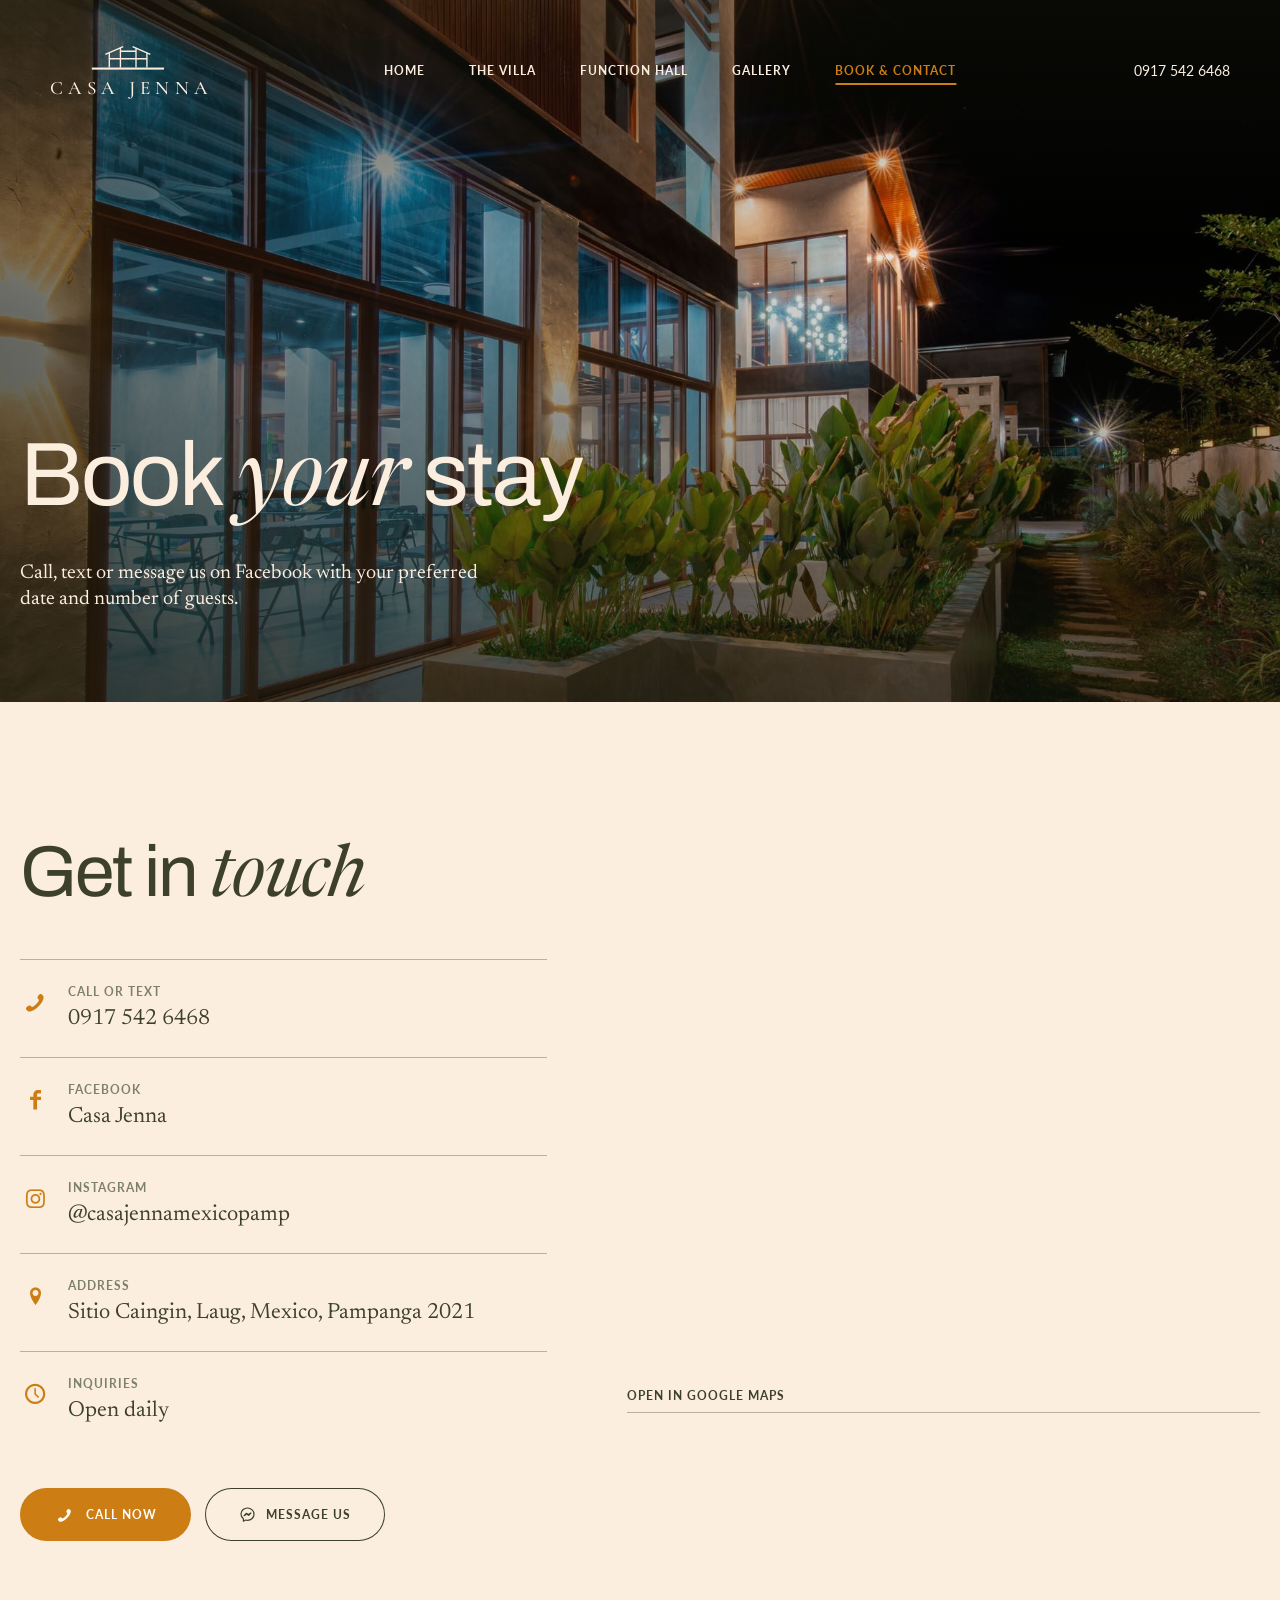
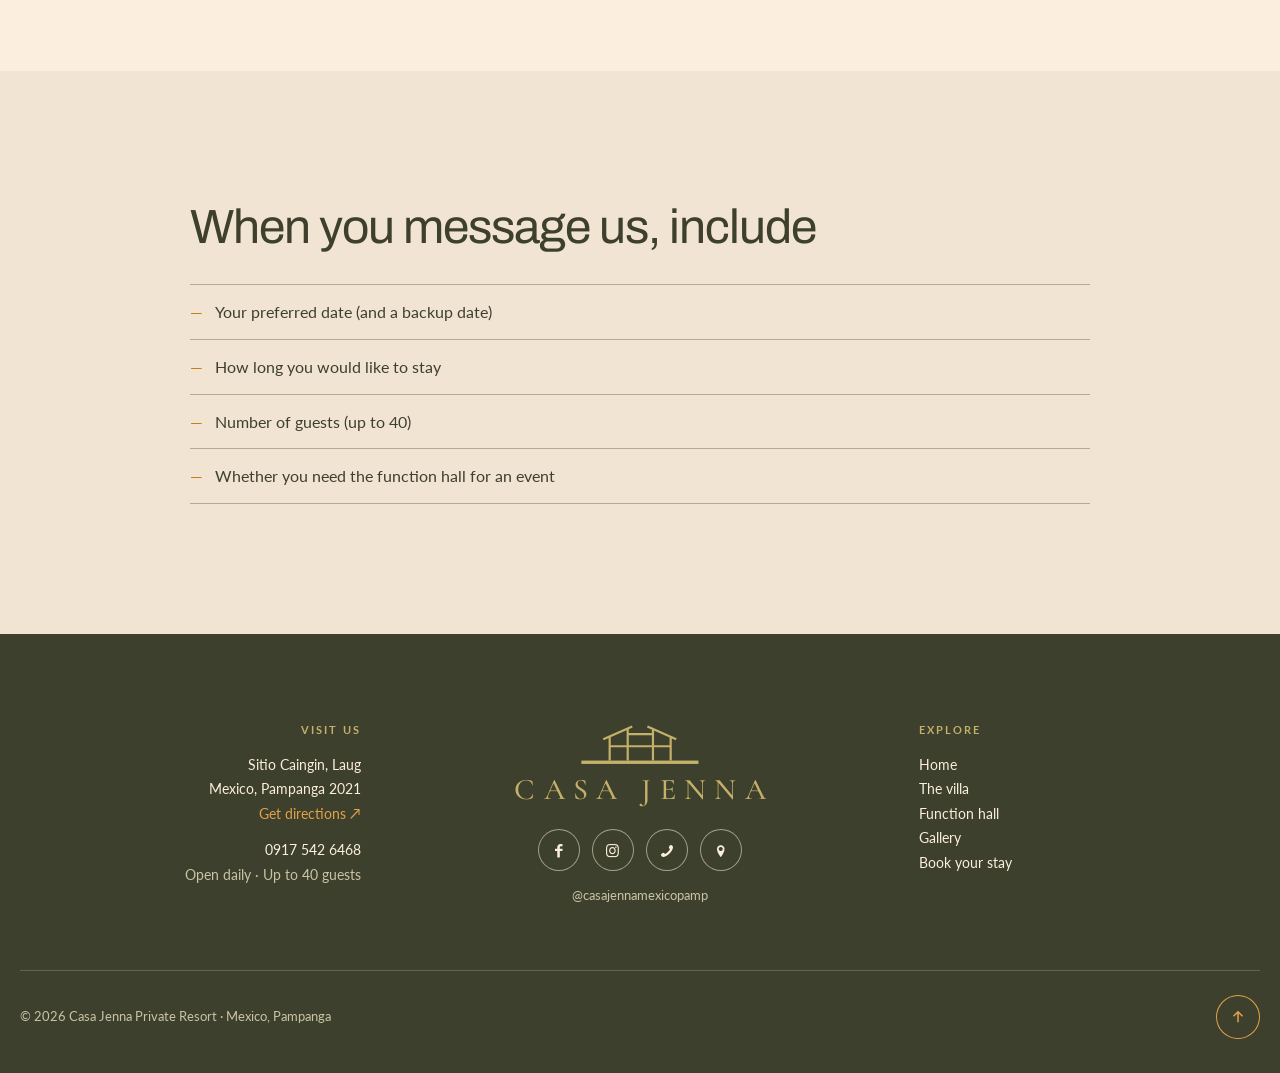
==== commit 31274677: "Open Messenger from the Message us buttons - Footer booking band, contact page and function hall mes" ====
--- a/contact.html
+++ b/contact.html
@@ -273,7 +273,7 @@
                                     </div>
                                     <div class="cj-btns" style="margin-top:40px">
                                         <a class="cj-btn" href="tel:+639175426468"><i class="icon-phone"></i> Call now</a>
-                                        <a class="cj-btn cj-btn--ghost" href="https://www.facebook.com/profile.php?id=61583969881417" target="_blank" rel="noopener"><i class="icon-facebook"></i> Message us</a>
+                                        <a class="cj-btn cj-btn--ghost" href="https://m.me/61583969881417" target="_blank" rel="noopener"><svg class="cj-ico" viewBox="0 0 24 24" aria-hidden="true"><path d="M12 2.8c-5.1 0-9.2 3.8-9.2 8.6 0 2.7 1.3 5.1 3.4 6.7v3.4l3.1-1.7c.9.2 1.8.4 2.7.4 5.1 0 9.2-3.8 9.2-8.6S17.1 2.8 12 2.8z"/><path d="M7.2 13.6l3.1-3.3 2.2 2.2 4.3-2.6-3.1 3.3-2.2-2.2z"/></svg> Message us</a>
                                     </div>
                                 </div>
                                 <div class="cj-reveal">
@@ -312,7 +312,7 @@
                     </div>
                     <div class="cj-btns">
                         <a class="cj-btn" href="tel:+639175426468"><i class="icon-phone"></i> Call 0917 542 6468</a>
-                        <a class="cj-btn cj-btn--ghost" href="https://www.facebook.com/profile.php?id=61583969881417" target="_blank" rel="noopener"><i class="icon-facebook"></i> Message us</a>
+                        <a class="cj-btn cj-btn--ghost" href="https://m.me/61583969881417" target="_blank" rel="noopener"><svg class="cj-ico" viewBox="0 0 24 24" aria-hidden="true"><path d="M12 2.8c-5.1 0-9.2 3.8-9.2 8.6 0 2.7 1.3 5.1 3.4 6.7v3.4l3.1-1.7c.9.2 1.8.4 2.7.4 5.1 0 9.2-3.8 9.2-8.6S17.1 2.8 12 2.8z"/><path d="M7.2 13.6l3.1-3.3 2.2 2.2 4.3-2.6-3.1 3.3-2.2-2.2z"/></svg> Message us</a>
                     </div>
                 </div>
             </div>
--- a/css/custom.css
+++ b/css/custom.css
@@ -677,6 +677,8 @@
 }
 .cj-btn:hover { background: var(--cj-accent-hover); }
 .cj-btn i { font-size: 16px; }
+/* inline line icon (Messenger) — the icon fonts don't include one */
+.cj-ico { width: 17px; height: 17px; flex-shrink: 0; fill: none; stroke: currentColor; stroke-width: 1.7; stroke-linejoin: round; stroke-linecap: round; }
 .cj-btn--ghost { background: transparent; color: var(--cj-olive) !important; box-shadow: inset 0 0 0 1px var(--cj-olive); }
 .cj-btn--ghost:hover { background: var(--cj-olive); color: var(--cj-cream) !important; }
 .cj-btns { display: flex; flex-wrap: wrap; gap: 14px; }
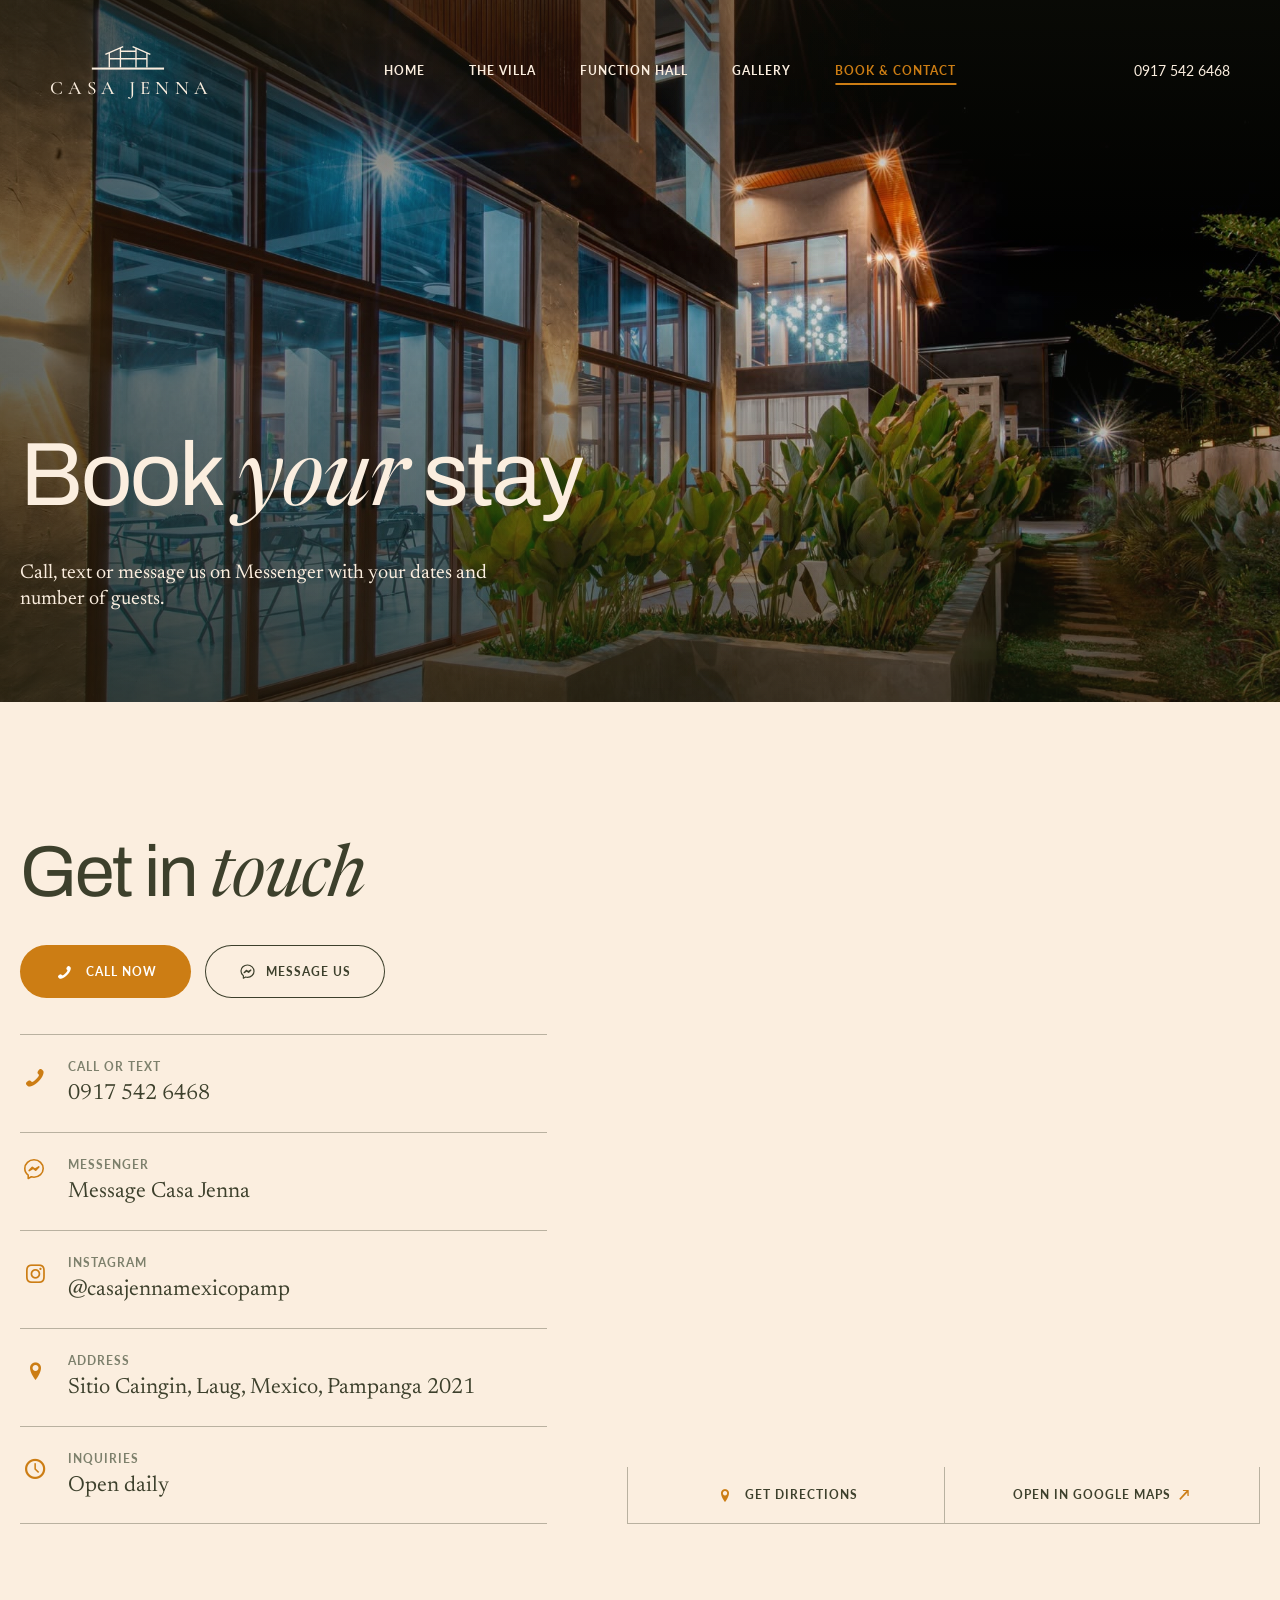
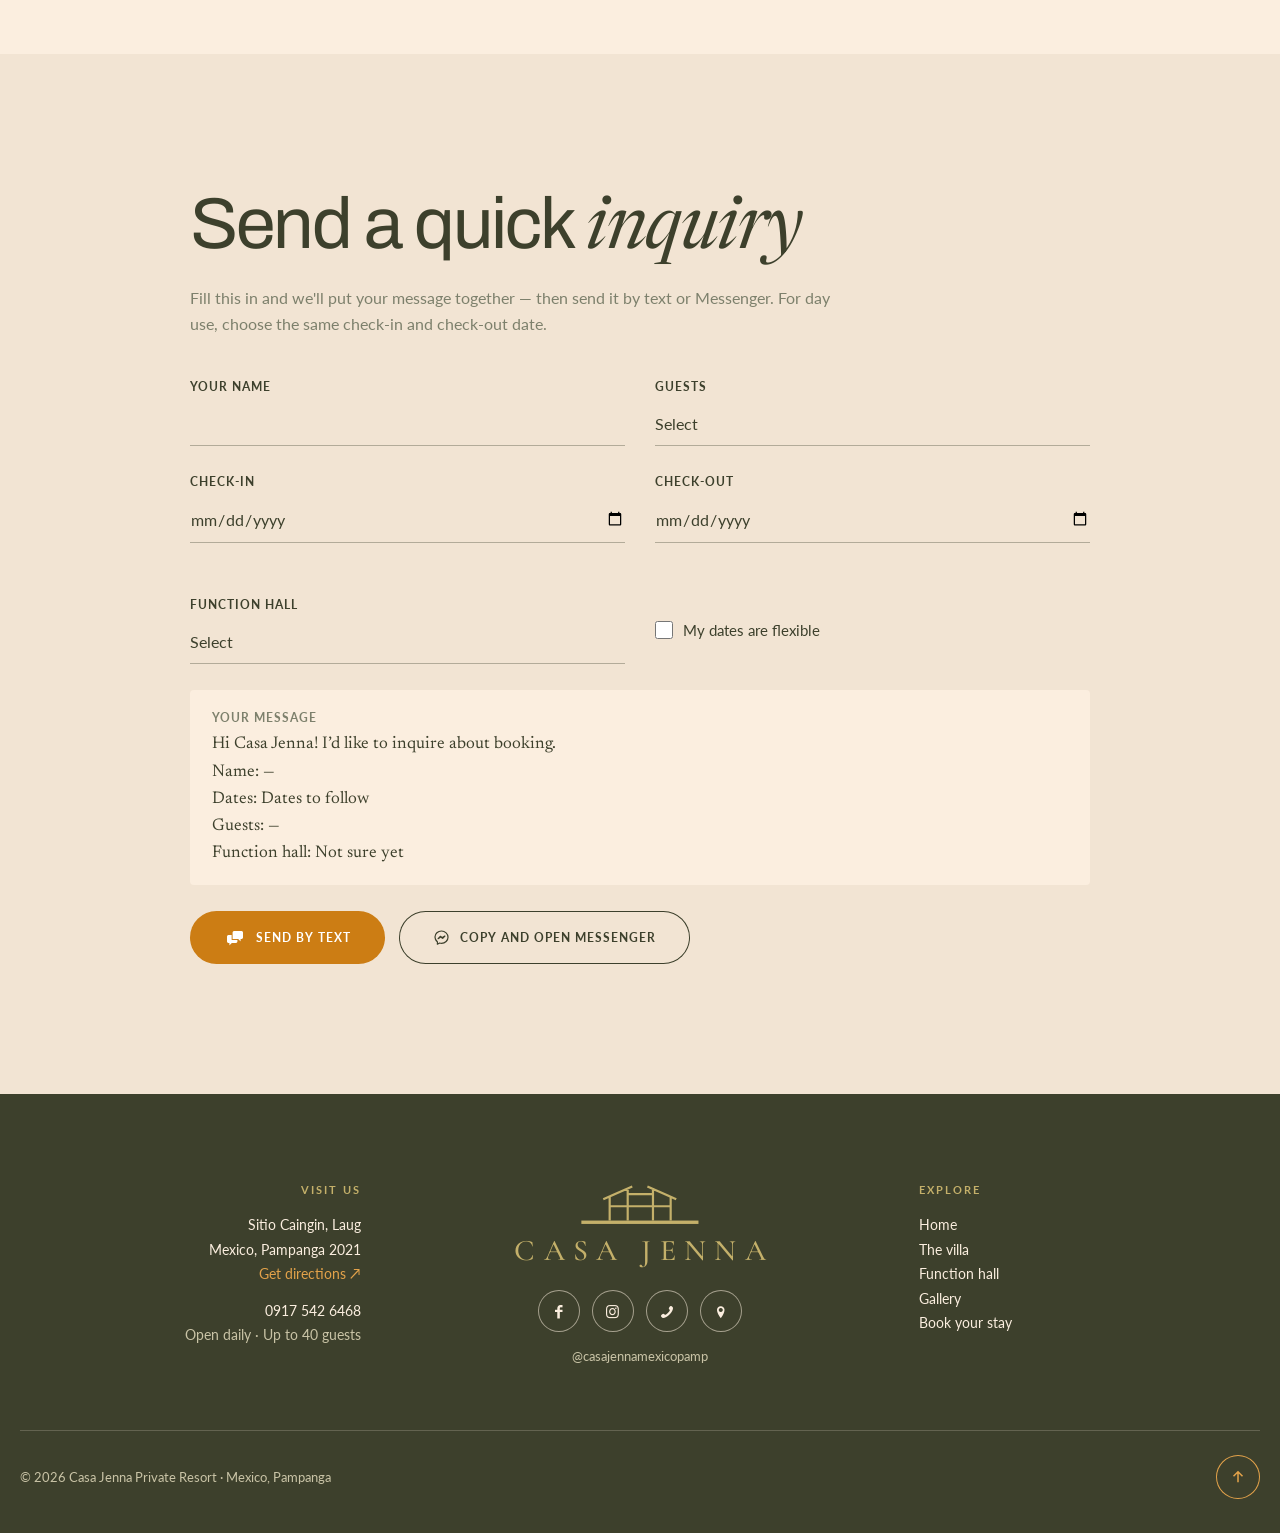
==== commit f8b4be68: "Redesign the contact page with a quick inquiry form - Call now / Message us sit right under "Get in " ====
--- a/contact.html
+++ b/contact.html
@@ -235,7 +235,7 @@
                     <div class="cj-hero__inner">
                         <div class="cj-hero__text">
                             <h1>Book <span class="cj-i">your</span> stay</h1>
-                            <h6>Call, text or message us on Facebook with your preferred date and number of guests.</h6>
+                            <h6>Call, text or message us on Messenger with your dates and number of guests.</h6>
                         </div>
                     </div>
                 </section>
@@ -247,17 +247,22 @@
                 <div class="sections_group">
                     <div class="entry-content">
 
+                        <!-- CONTACT DETAILS + MAP -->
                         <div class="section mcb-section cj-section">
                             <div class="cj-wrap cj-contact">
                                 <div class="cj-reveal">
-                                    <h2 style="margin-bottom:40px">Get in <span class="cj-i">touch</span></h2>
+                                    <h2 class="cj-contact__title">Get in <span class="cj-i">touch</span></h2>
+                                    <div class="cj-btns cj-contact__actions">
+                                        <a class="cj-btn" href="tel:+639175426468"><i class="icon-phone"></i> Call now</a>
+                                        <a class="cj-btn cj-btn--ghost" href="https://m.me/61583969881417" target="_blank" rel="noopener"><svg class="cj-ico" viewBox="0 0 24 24" aria-hidden="true"><path d="M12 2.8c-5.1 0-9.2 3.8-9.2 8.6 0 2.7 1.3 5.1 3.4 6.7v3.4l3.1-1.7c.9.2 1.8.4 2.7.4 5.1 0 9.2-3.8 9.2-8.6S17.1 2.8 12 2.8z"/><path d="M7.2 13.6l3.1-3.3 2.2 2.2 4.3-2.6-3.1 3.3-2.2-2.2z"/></svg> Message us</a>
+                                    </div>
                                     <div class="cj-contact__item">
                                         <i class="icon-phone"></i>
                                         <div><span class="cj-contact__label">Call or text</span><a class="cj-contact__value" href="tel:+639175426468">0917 542 6468</a></div>
                                     </div>
                                     <div class="cj-contact__item">
-                                        <i class="icon-facebook"></i>
-                                        <div><span class="cj-contact__label">Facebook</span><a class="cj-contact__value" href="https://www.facebook.com/profile.php?id=61583969881417" target="_blank" rel="noopener">Casa Jenna</a></div>
+                                        <svg class="cj-ico" viewBox="0 0 24 24" aria-hidden="true"><path d="M12 2.8c-5.1 0-9.2 3.8-9.2 8.6 0 2.7 1.3 5.1 3.4 6.7v3.4l3.1-1.7c.9.2 1.8.4 2.7.4 5.1 0 9.2-3.8 9.2-8.6S17.1 2.8 12 2.8z"/><path d="M7.2 13.6l3.1-3.3 2.2 2.2 4.3-2.6-3.1 3.3-2.2-2.2z"/></svg>
+                                        <div><span class="cj-contact__label">Messenger</span><a class="cj-contact__value" href="https://m.me/61583969881417" target="_blank" rel="noopener">Message Casa Jenna</a></div>
                                     </div>
                                     <div class="cj-contact__item">
                                         <i class="icon-instagram"></i>
@@ -271,35 +276,68 @@
                                         <i class="icon-clock"></i>
                                         <div><span class="cj-contact__label">Inquiries</span><span class="cj-contact__value">Open daily</span></div>
                                     </div>
-                                    <div class="cj-btns" style="margin-top:40px">
-                                        <a class="cj-btn" href="tel:+639175426468"><i class="icon-phone"></i> Call now</a>
-                                        <a class="cj-btn cj-btn--ghost" href="https://m.me/61583969881417" target="_blank" rel="noopener"><svg class="cj-ico" viewBox="0 0 24 24" aria-hidden="true"><path d="M12 2.8c-5.1 0-9.2 3.8-9.2 8.6 0 2.7 1.3 5.1 3.4 6.7v3.4l3.1-1.7c.9.2 1.8.4 2.7.4 5.1 0 9.2-3.8 9.2-8.6S17.1 2.8 12 2.8z"/><path d="M7.2 13.6l3.1-3.3 2.2 2.2 4.3-2.6-3.1 3.3-2.2-2.2z"/></svg> Message us</a>
-                                    </div>
                                 </div>
-                                <div class="cj-reveal">
+                                <div class="cj-reveal cj-contact__mapcol">
                                     <iframe class="cj-map" title="Map to Casa Jenna" referrerpolicy="no-referrer-when-downgrade"
                                         src="https://maps.google.com/maps?q=Casa%20Jenna%2C%20Mexico%2C%20Pampanga&amp;ll=15.0471827%2C120.767952&amp;z=16&amp;output=embed"></iframe>
-                                    <a class="cj-line-link" style="margin-top:20px" href="https://maps.app.goo.gl/NkSsiBD7RwmSyhVX7" target="_blank" rel="noopener">Open in Google Maps</a>
+                                    <div class="cj-contact__mapbar">
+                                        <a href="https://www.google.com/maps/dir/?api=1&amp;destination=15.0471827%2C120.767952" target="_blank" rel="noopener"><i class="icon-location"></i> Get directions</a>
+                                        <a href="https://maps.app.goo.gl/NkSsiBD7RwmSyhVX7" target="_blank" rel="noopener">Open in Google Maps <span aria-hidden="true">&#8599;</span></a>
+                                    </div>
                                 </div>
                             </div>
                         </div>
 
-                        <!-- BEFORE YOU BOOK -->
-                        <div class="section mcb-section cj-section cj-section--alt">
-                            <div class="cj-wrap" style="max-width:900px">
-                                <h4 class="cj-reveal" style="margin-bottom:30px">When you message us, include</h4>
-                                <ul class="cj-list cj-reveal">
-                                    <li>Your preferred date (and a backup date)</li>
-                                    <li>How long you would like to stay</li>
-                                    <li>Number of guests (up to 40)</li>
-                                    <li>Whether you need the function hall for an event</li>
-                                </ul>
+                        <!-- QUICK INQUIRY: builds a message, sent by text or Messenger (no server needed) -->
+                        <div class="section mcb-section cj-section cj-section--alt" id="inquiry">
+                            <div class="cj-wrap cj-inq">
+                                <h2 class="cj-reveal">Send a quick <span class="cj-i">inquiry</span></h2>
+                                <p class="cj-inq__intro cj-reveal">Fill this in and we'll put your message together — then send it by text or Messenger. For day use, choose the same check-in and check-out date.</p>
+                                <form class="cj-form cj-reveal" data-cj-inquiry novalidate>
+                                    <div><label for="inq-name">Your name</label><input id="inq-name" name="name" type="text" autocomplete="name"></div>
+                                    <div><label for="inq-guests">Guests</label>
+                                        <select id="inq-guests" name="guests">
+                                            <option value="">Select</option>
+                                            <option>10 or fewer</option>
+                                            <option>11–20</option>
+                                            <option>21–30</option>
+                                            <option>31–40</option>
+                                        </select>
+                                    </div>
+                                    <div class="cj-inq__date"><label for="inq-in">Check-in</label><input id="inq-in" name="checkin" type="date"><span class="cj-inq__hint" data-cj-nights></span></div>
+                                    <div class="cj-inq__date"><label for="inq-out">Check-out</label><input id="inq-out" name="checkout" type="date"></div>
+                                    <div><label for="inq-hall">Function hall</label>
+                                        <select id="inq-hall" name="hall">
+                                            <option value="">Select</option>
+                                            <option>Yes, for an event</option>
+                                            <option>No</option>
+                                            <option>Not sure yet</option>
+                                        </select>
+                                    </div>
+                                    <label class="cj-inq__check"><input type="checkbox" id="inq-flex"> My dates are flexible</label>
+                                    <div class="full cj-inq__preview">
+                                        <span class="cj-contact__label">Your message</span>
+                                        <div data-cj-preview></div>
+                                    </div>
+                                    <p class="full cj-inq__error" data-cj-error role="alert"></p>
+                                    <div class="full cj-btns">
+                                        <a class="cj-btn" href="sms:+639175426468" data-cj-send="sms"><i class="icon-chat"></i> Send by text</a>
+                                        <a class="cj-btn cj-btn--ghost" href="https://m.me/61583969881417" target="_blank" rel="noopener" data-cj-send="messenger"><svg class="cj-ico" viewBox="0 0 24 24" aria-hidden="true"><path d="M12 2.8c-5.1 0-9.2 3.8-9.2 8.6 0 2.7 1.3 5.1 3.4 6.7v3.4l3.1-1.7c.9.2 1.8.4 2.7.4 5.1 0 9.2-3.8 9.2-8.6S17.1 2.8 12 2.8z"/><path d="M7.2 13.6l3.1-3.3 2.2 2.2 4.3-2.6-3.1 3.3-2.2-2.2z"/></svg> Copy and open Messenger</a>
+                                    </div>
+                                    <p class="full cj-inq__note" data-cj-note aria-live="polite"></p>
+                                </form>
                             </div>
                         </div>
 
                     </div>
                 </div>
             </div>
+        </div>
+
+        <!-- Phones: call / message bar pinned to the bottom of the screen (this page only) -->
+        <div class="cj-mobilebar">
+            <a href="tel:+639175426468"><i class="icon-phone"></i> Call</a>
+            <a href="https://m.me/61583969881417" target="_blank" rel="noopener"><svg class="cj-ico" viewBox="0 0 24 24" aria-hidden="true"><path d="M12 2.8c-5.1 0-9.2 3.8-9.2 8.6 0 2.7 1.3 5.1 3.4 6.7v3.4l3.1-1.7c.9.2 1.8.4 2.7.4 5.1 0 9.2-3.8 9.2-8.6S17.1 2.8 12 2.8z"/><path d="M7.2 13.6l3.1-3.3 2.2 2.2 4.3-2.6-3.1 3.3-2.2-2.2z"/></svg> Message</a>
         </div>
 
         <footer id="Footer" class="clearfix cj-footer">
--- a/css/custom.css
+++ b/css/custom.css
@@ -734,6 +734,49 @@
 .cj-contact__value { font: 400 22px/1.35 var(--cj-serif); color: var(--cj-olive); }
 a.cj-contact__value:hover { color: var(--cj-accent); }
 .cj-map { width: 100%; aspect-ratio: 4 / 3.4; border: 0; display: block; filter: saturate(.75); }
+
+/* contact page: actions under the heading, map column as tall as the details */
+.cj-contact { align-items: stretch; }
+.cj-contact__title { margin-bottom: 26px; }
+.cj-contact__actions { margin-bottom: 36px; }
+.cj-contact__item .cj-ico { width: 24px; height: 24px; flex: 0 0 28px; margin-top: 2px; color: var(--cj-accent); stroke-width: 1.6; }
+.cj-contact__mapcol { display: flex; flex-direction: column; }
+.cj-contact__mapcol .cj-map { flex: 1; aspect-ratio: auto; min-height: 380px; }
+/* map actions: a slim strip attached under the map, outlined like the contact list rows */
+.cj-contact__mapbar { display: grid; grid-template-columns: 1fr 1fr; border: 1px solid var(--cj-line); border-top: 0; }
+.cj-contact__mapbar a {
+	display: flex; align-items: center; justify-content: center; gap: 8px;
+	padding: 20px 12px;
+	font: 700 12px/1 var(--cj-sans); letter-spacing: 1px; text-transform: uppercase;
+	color: var(--cj-olive); text-decoration: none; transition: background .2s, color .2s;
+}
+.cj-contact__mapbar a + a { border-left: 1px solid var(--cj-line); }
+.cj-contact__mapbar a i { font-size: 16px; color: var(--cj-accent); }
+.cj-contact__mapbar a span { color: var(--cj-accent); font-size: 14px; }
+.cj-contact__mapbar a:hover { background: var(--cj-cream-2); color: var(--cj-accent); }
+
+/* quick inquiry form (contact page) */
+.cj-inq { max-width: 900px; }
+.cj-inq h2 { margin-bottom: 14px; }
+.cj-inq__intro { color: var(--cj-text); margin-bottom: 40px; max-width: 660px; }
+.cj-inq .cj-form label { font-size: 12px; letter-spacing: 1px; text-transform: uppercase; }
+.cj-inq__hint { display: block; min-height: 20px; margin-top: 6px; font-size: 13px; font-weight: 700; color: var(--cj-accent); }
+.cj-inq .cj-form .cj-inq__check {
+	display: flex; align-items: center; gap: 10px; align-self: center;
+	margin: 0; font-size: 15px; font-weight: 400; letter-spacing: 0; text-transform: none; cursor: pointer;
+}
+.cj-inq .cj-form .cj-inq__check input {
+	width: 18px !important; height: 18px; flex: 0 0 18px; padding: 0 !important; margin: 0 !important;
+	border: 0 !important; accent-color: var(--cj-accent);
+}
+.cj-inq__preview { background: var(--cj-cream); border-radius: 4px; padding: 18px 22px; }
+.cj-inq__preview [data-cj-preview] { font: 400 17px/1.6 var(--cj-serif); color: var(--cj-olive); white-space: pre-line; }
+.cj-inq__error { margin: -8px 0 0; font-size: 14px; font-weight: 700; color: #a3261c; }
+.cj-inq__error:empty, .cj-inq__note:empty { display: none; }
+.cj-inq__note { margin: -8px 0 0; font-size: 14px; color: var(--cj-accent); }
+
+/* phones: call / message bar pinned to the bottom (contact page only) */
+.cj-mobilebar { display: none; }
 
 @media only screen and (max-width: 959px) {
 	.cj-rooms--3, .cj-features { grid-template-columns: repeat(2, 1fr); }
@@ -815,6 +858,30 @@
 	.cj-person img { max-width: 260px; }
 	.cj-detail__images img:last-child { margin-top: 40px; }
 	.cj-form { grid-template-columns: 1fr; }
+	/* quick inquiry: keep check-in / check-out side by side, everything else full width */
+	.cj-inq .cj-form { grid-template-columns: 1fr 1fr; gap: 22px 16px; }
+	.cj-inq .cj-form > *:not(.cj-inq__date) { grid-column: 1 / -1; }
+	.cj-inq .cj-form .cj-btns { flex-direction: column; }
+	.cj-inq .cj-form .cj-btns .cj-btn { justify-content: center; }
+	.cj-contact__actions { display: none; } /* the pinned call / message bar does this job on phones */
+	.cj-contact__mapcol .cj-map { min-height: 300px; }
+	.cj-contact__mapbar { grid-template-columns: 1fr; }
+	.cj-contact__mapbar a { padding: 18px 12px; }
+	.cj-contact__mapbar a + a { border-left: 0; border-top: 1px solid var(--cj-line); }
+	.cj-mobilebar {
+		display: grid; grid-template-columns: 1fr 1fr;
+		position: fixed; left: 0; right: 0; bottom: 0; z-index: 9000;
+		background: var(--cj-olive); box-shadow: 0 -2px 12px rgba(0, 0, 0, .18);
+		padding-bottom: env(safe-area-inset-bottom);
+	}
+	.cj-mobilebar a {
+		display: flex; align-items: center; justify-content: center; gap: 8px; padding: 16px 0;
+		font: 700 12px/1 var(--cj-sans); letter-spacing: 1px; text-transform: uppercase;
+		color: var(--cj-cream) !important; text-decoration: none;
+	}
+	.cj-mobilebar a:first-child { background: var(--cj-accent); color: #fff !important; }
+	.cj-mobilebar .cj-ico { width: 17px; height: 17px; }
+	.page-contact #Footer.cj-footer { padding-bottom: 90px; } /* room so the bar never covers the footer */
 	.cj-footer__grid { grid-template-columns: 1fr; text-align: center; gap: 44px; }
 	.cj-footer__col--left { text-align: center; }
 	.cj-footer__brand { order: -1; }
